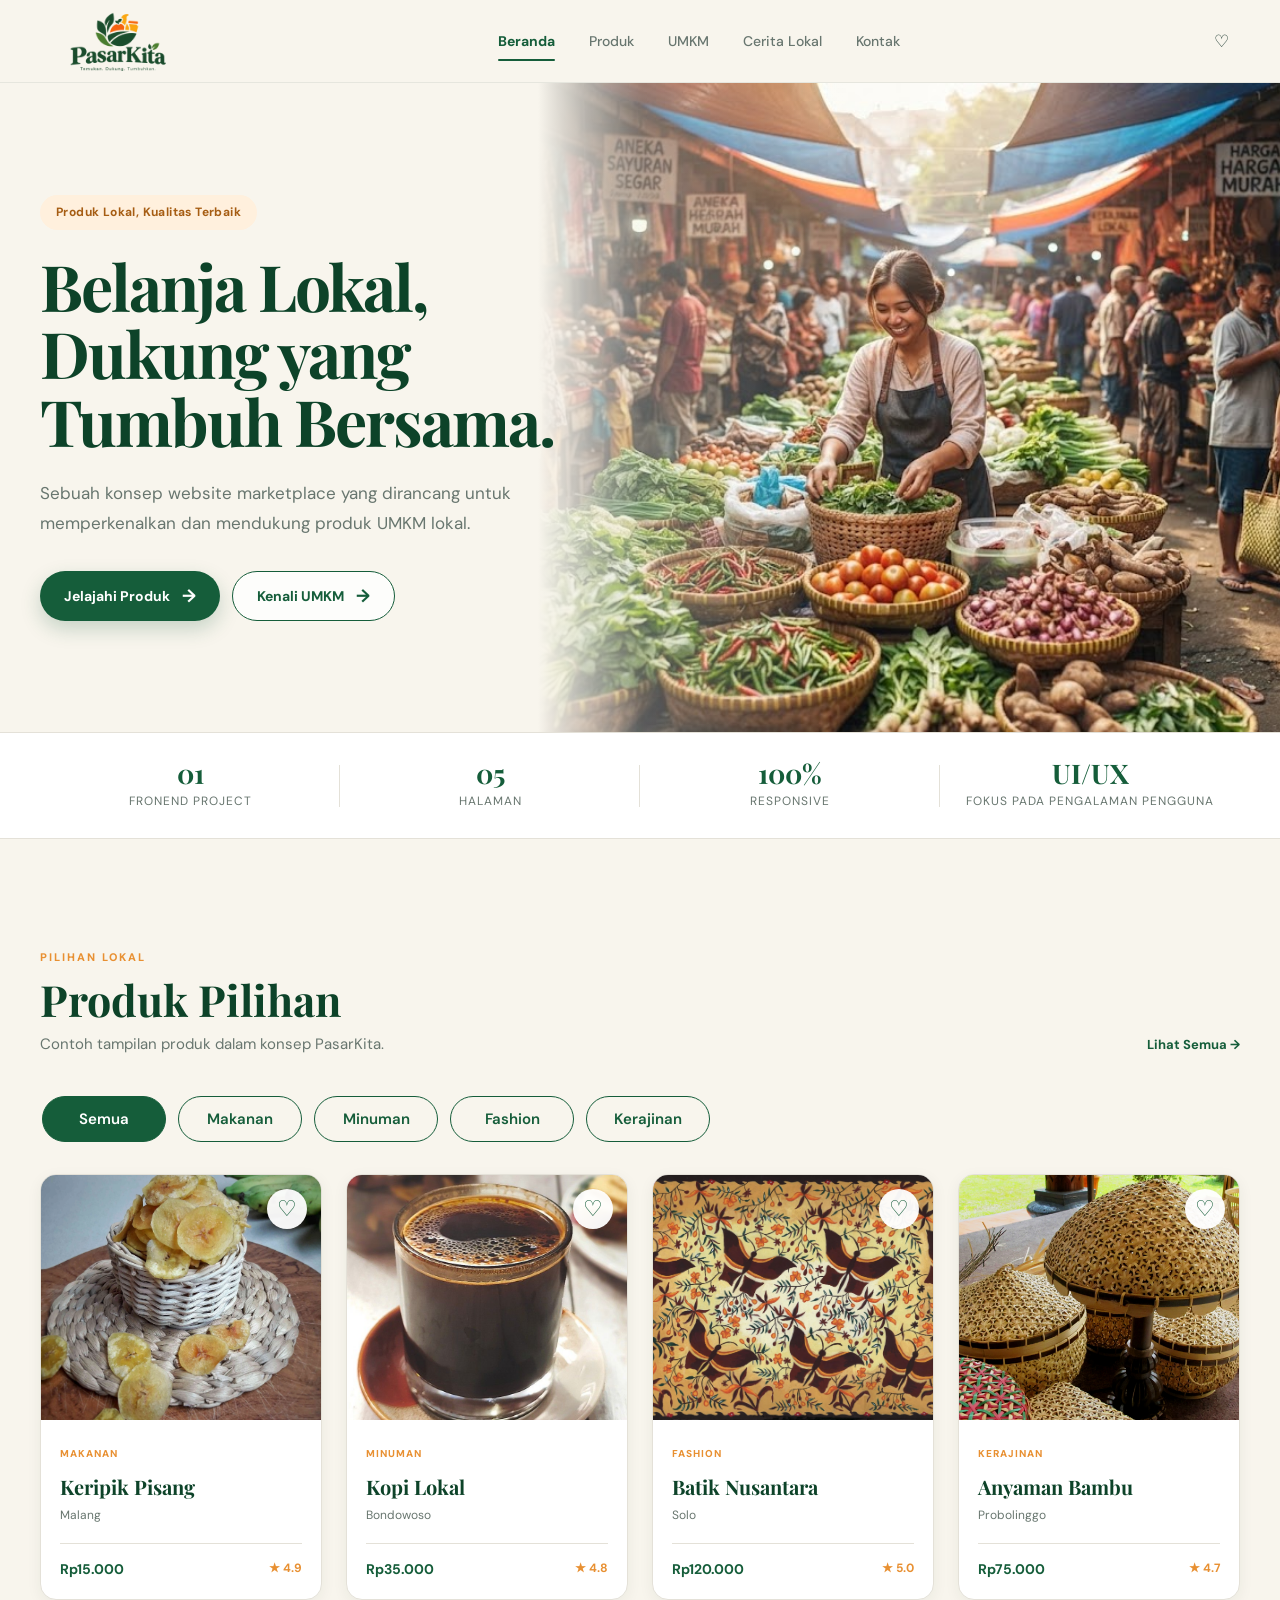
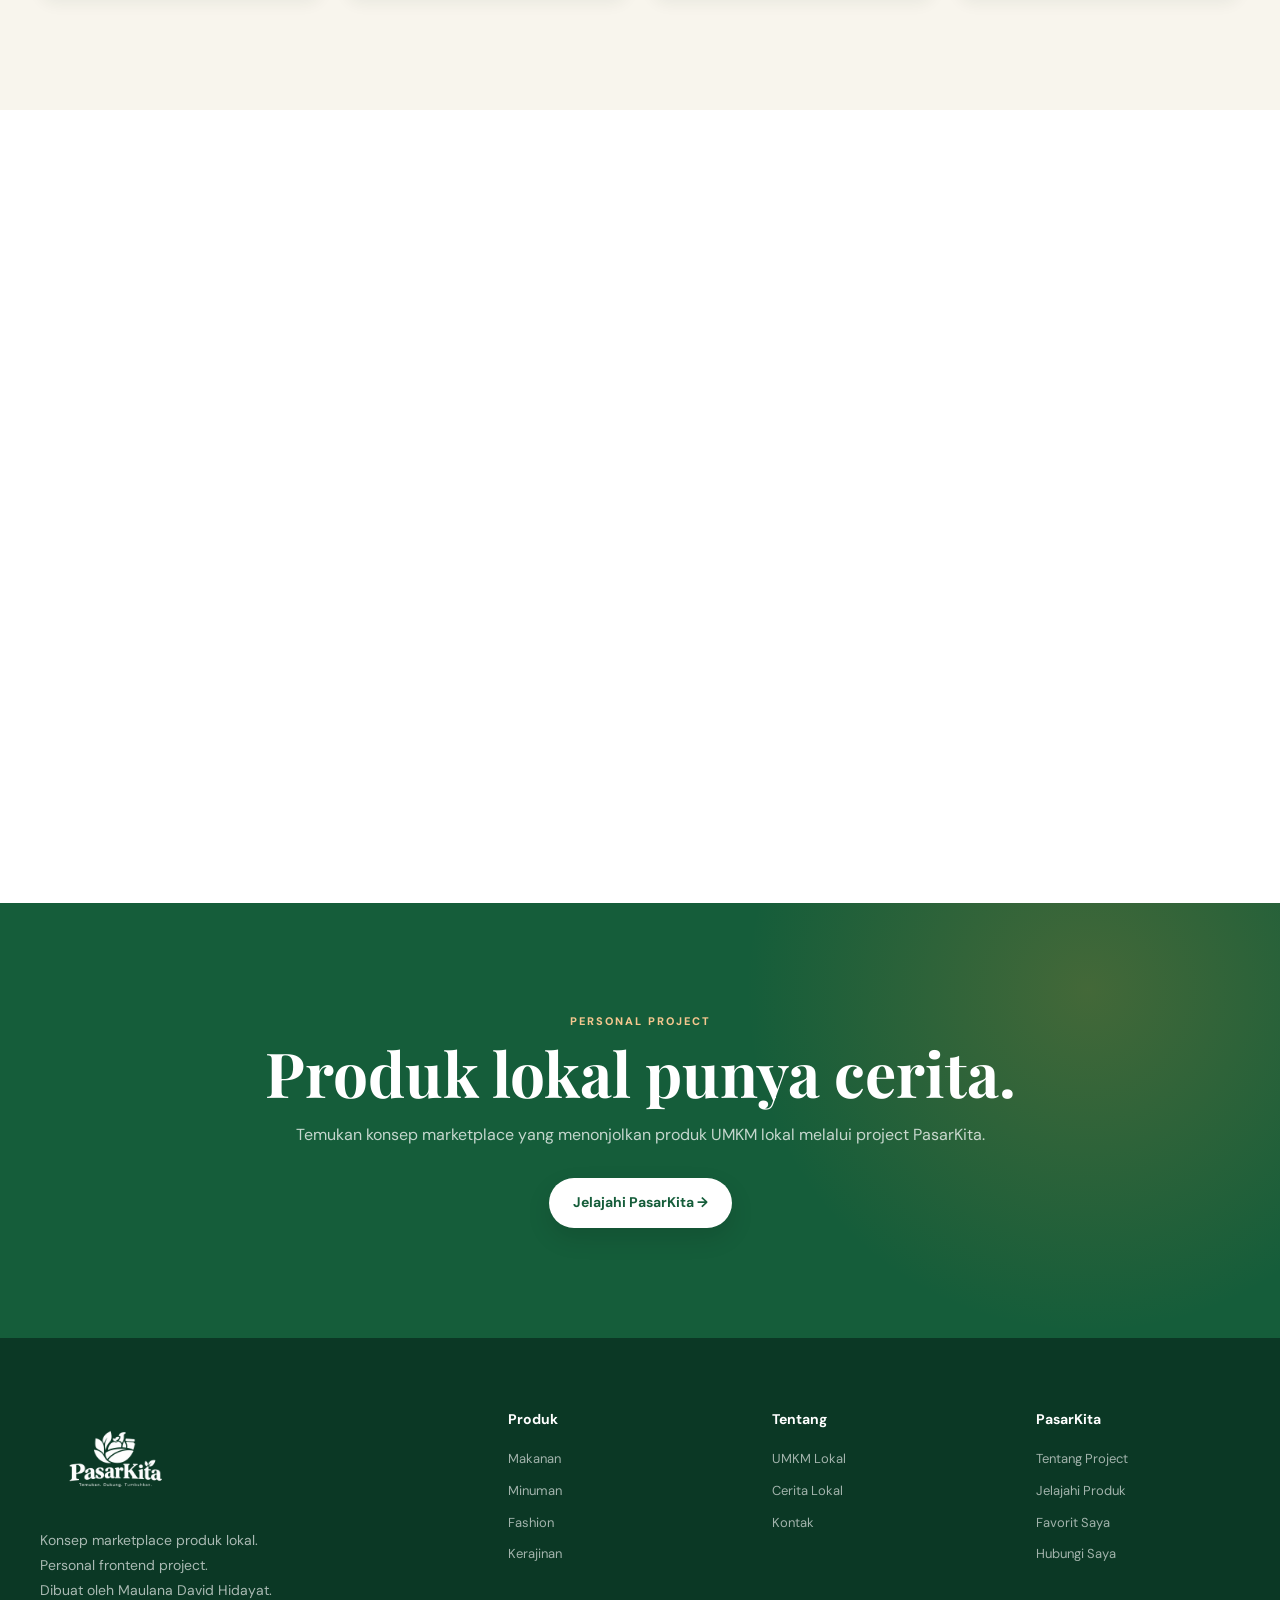
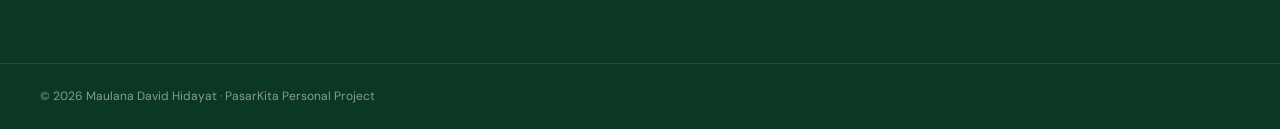
==== index.html @ 9cbb0958 "first commit" ====
<!DOCTYPE html>
<html lang="id">

<head>
    <meta charset="UTF-8">
    <meta name="viewport" content="width=device-width, initial-scale=1.0">

    <title>PasarKita | Belanja Lokal, Dukung yang Tumbuh Bersama</title>

    <meta
        name="description"
        content="PasarKita adalah platform untuk menemukan dan mendukung produk UMKM lokal."
    >

    <!-- CSS -->
    <link rel="stylesheet" href="css/style.css">
</head>

<body>

    <!-- =========================================
         NAVBAR
    ========================================== -->
    <header class="navbar">

        <div class="container nav-container">

            <!-- Logo -->
            <a href="index.html" class="logo">
                <img
                    src="assets/logo.png"
                    alt="Logo PasarKita"
                >
            </a>

            <!-- Menu -->
            <nav class="nav-menu">

                <a href="index.html" class="active">
                    Beranda
                </a>

                <a href="produk.html">
                    Produk
                </a>

                <a href="umkm.html">
                    UMKM
                </a>

                <a href="cerita.html">
                    Cerita Lokal
                </a>

                <a href="kontak.html">
                    Kontak
                </a>

            </nav>

            <!-- Action -->
            <div class="nav-actions">

                <button
                    type="button"
                    aria-label="Favorit"
                    class="nav-icon"
                >
                    ♡
                </button>

                <button
                    type="button"
                    aria-label="Menu"
                    class="menu-toggle"
                >
                    ☰
                </button>

            </div>

        </div>

    </header>


    <!-- =========================================
         MAIN
    ========================================== -->
    <main>


        <!-- =====================================
             HERO SECTION
        ====================================== -->
        <section class="hero">

            <div class="container hero-container">

                <!-- Konten Hero -->
                <div class="hero-content">

                    <span class="hero-label">
                        Produk Lokal, Kualitas Terbaik
                    </span>

                    <h1>
                        Belanja Lokal,
                        <br>
                        Dukung yang
                        <br>
                        Tumbuh Bersama.
                    </h1>

                    <p>
                        Sebuah konsep website marketplace yang dirancang
                        untuk memperkenalkan dan mendukung produk UMKM lokal.
                    </p>

                    <div class="hero-buttons">

                        <a
                            href="produk.html"
                            class="btn btn-primary"
                        >
                            Jelajahi Produk
                            <span>→</span>
                        </a>

                        <a
                            href="umkm.html"
                            class="btn btn-secondary"
                        >
                            Kenali UMKM
                            <span>→</span>
                        </a>

                    </div>

                </div>


                <!-- Foto Hero -->
                <div class="hero-image">

                    <img
                        src="assets/hero.jpg"
                        alt="Produk dan aktivitas UMKM lokal"
                    >

                </div>

            </div>

        </section>


        <!-- =====================================
             STATISTICS
        ====================================== -->
        <section class="stats">

            <div class="container stats-container">

                <div class="stat-item">

                    <strong>01</strong>

                    <span>
                        Fronend Project
                    </span>

                </div>


                <div class="stat-item">

                    <strong>05</strong>

                    <span>
                        Halaman
                    </span>

                </div>


                <div class="stat-item">

                    <strong>100%</strong>

                    <span>
                        Responsive
                    </span>

                </div>


                <div class="stat-item">

                    <strong>UI/UX</strong>

                    <span>
                        Fokus pada pengalaman pengguna
                    </span>

                </div>

            </div>

        </section>


        <!-- =====================================
             PRODUK PILIHAN
        ====================================== -->
        <section class="products-section">

            <div class="container">

                <!-- Heading -->
                <div class="section-heading">

                    <div>

                        <span class="section-label">
                            PILIHAN LOKAL
                        </span>

                        <h2>
                            Produk Pilihan
                        </h2>

                        <p>
                            Contoh tampilan produk dalam konsep PasarKita.
                        </p>

                    </div>


                    <a
                        href="produk.html"
                        class="see-all"
                    >
                        Lihat Semua →
                    </a>

                </div>


                <!-- Category -->
                <div class="category-filter">

                    <button
                        type="button"
                        class="category active"
                    >
                        Semua
                    </button>

                    <button
                        type="button"
                        class="category"
                    >
                        Makanan
                    </button>

                    <button
                        type="button"
                        class="category"
                    >
                        Minuman
                    </button>

                    <button
                        type="button"
                        class="category"
                    >
                        Fashion
                    </button>

                    <button
                        type="button"
                        class="category"
                    >
                        Kerajinan
                    </button>

                </div>


                <!-- Product Grid -->
                <div class="product-grid">


                    <!-- Product 1 -->
                    <article class="product-card">

                        <div class="product-image">

                            <img
                                src="assets/produk/keripik.webp"
                                alt="Keripik Pisang"
                            >

                        </div>

                        <div class="product-info">

                            <span class="product-category">
                                Makanan
                            </span>

                            <h3>
                                Keripik Pisang
                            </h3>

                            <p class="product-location">
                                Malang
                            </p>

                            <div class="product-bottom">

                                <strong>
                                    Rp15.000
                                </strong>

                                <span>
                                    ★ 4.9
                                </span>

                            </div>

                        </div>

                    </article>


                    <!-- Product 2 -->
                    <article class="product-card">

                        <div class="product-image">

                            <img
                                src="assets/produk/kopi.jpg"
                                alt="Kopi Lokal"
                            >

                        </div>

                        <div class="product-info">

                            <span class="product-category">
                                Minuman
                            </span>

                            <h3>
                                Kopi Lokal
                            </h3>

                            <p class="product-location">
                                Bondowoso
                            </p>

                            <div class="product-bottom">

                                <strong>
                                    Rp35.000
                                </strong>

                                <span>
                                    ★ 4.8
                                </span>

                            </div>

                        </div>

                    </article>


                    <!-- Product 3 -->
                    <article class="product-card">

                        <div class="product-image">

                            <img
                                src="assets/produk/batik.jpg"
                                alt="Batik Nusantara"
                            >

                        </div>

                        <div class="product-info">

                            <span class="product-category">
                                Fashion
                            </span>

                            <h3>
                                Batik Nusantara
                            </h3>

                            <p class="product-location">
                                Solo
                            </p>

                            <div class="product-bottom">

                                <strong>
                                    Rp120.000
                                </strong>

                                <span>
                                    ★ 5.0
                                </span>

                            </div>

                        </div>

                    </article>


                    <!-- Product 4 -->
                    <article class="product-card">

                        <div class="product-image">

                            <img
                                src="assets/produk/anyaman.jpg"
                                alt="Anyaman Bambu"
                            >

                        </div>

                        <div class="product-info">

                            <span class="product-category">
                                Kerajinan
                            </span>

                            <h3>
                                Anyaman Bambu
                            </h3>

                            <p class="product-location">
                                Probolinggo
                            </p>

                            <div class="product-bottom">

                                <strong>
                                    Rp75.000
                                </strong>

                                <span>
                                    ★ 4.7
                                </span>

                            </div>

                        </div>

                    </article>

                </div>

            </div>

        </section>


        <!-- =====================================
             KENALI UMKM
        ====================================== -->
        <section class="umkm-preview">

            <div class="container">

                <div class="section-heading">

                    <div>

                        <span class="section-label">
                            DI BALIK PRODUK
                        </span>

                        <h2>
                            Kenali UMKM
                        </h2>

                        <p>
                            Mengenal tangan-tangan di balik
                            produk lokal.
                        </p>

                    </div>


                    <a
                        href="umkm.html"
                        class="see-all"
                    >
                        Lihat Semua →
                    </a>

                </div>


                <div class="umkm-feature">

                    <div class="umkm-image">

                        <img
                            src="assets/umkm/umkm-01.jpg"
                            alt="Pelaku UMKM lokal"
                        >

                    </div>


                    <div class="umkm-content">

                        <span class="section-label">
                            CERITA UMKM
                        </span>

                        <h2>
                            Dari usaha kecil,
                            tumbuh menjadi
                            kebanggaan lokal.
                        </h2>

                        <p>
                            Setiap produk memiliki cerita.
                            Kenali perjalanan para pelaku UMKM
                            yang membuat produk lokal dengan
                            penuh dedikasi.
                        </p>

                        <a
                            href="umkm.html"
                            class="text-link"
                        >
                            Baca cerita mereka →
                        </a>

                    </div>

                </div>

            </div>

        </section>


        <!-- =====================================
             CTA
        ====================================== -->
        <section class="cta">

            <div class="container cta-container">

                <span class="section-label">
                    PERSONAL PROJECT
                </span>

                <h2>
                    Produk lokal punya cerita.
                </h2>

                <p>
                    Temukan konsep marketplace yang menonjolkan produk UMKM lokal
                    melalui project PasarKita.
                </p>

                <a
                    href="produk.html"
                    class="btn btn-light"
                >
                    Jelajahi PasarKita →
                </a>

            </div>

        </section>

    </main>


    <!-- =========================================
         FOOTER
    ========================================== -->
<footer class="footer">

    <div class="container footer-container">

        <!-- Brand -->

        <div class="footer-brand">

            <img
                src="assets/logo.png"
                alt="PasarKita"
            >

            <p>
                Konsep marketplace produk lokal.
                <br>
                Personal frontend project.
                <br>
                Dibuat oleh Maulana David Hidayat.
            </p>

        </div>


        <!-- Produk -->

        <div class="footer-column">

            <h3>
                Produk
            </h3>

            <a href="produk.html">
                Makanan
            </a>

            <a href="produk.html">
                Minuman
            </a>

            <a href="produk.html">
                Fashion
            </a>

            <a href="produk.html">
                Kerajinan
            </a>

        </div>


        <!-- Tentang -->

        <div class="footer-column">

            <h3>
                Tentang
            </h3>

            <a href="umkm.html">
                UMKM Lokal
            </a>

            <a href="cerita.html">
                Cerita Lokal
            </a>

            <a href="kontak.html">
                Kontak
            </a>

        </div>


        <!-- PasarKita -->

        <div class="footer-column">

            <h3>
                PasarKita
            </h3>

            <a href="index.html">
                Tentang Project
            </a>

            <a href="produk.html">
                Jelajahi Produk
            </a>

            <a href="favorit.html">
                Favorit Saya
            </a>

            <a href="kontak.html">
                Hubungi Saya
            </a>

        </div>

    </div>


    <!-- Copyright -->

    <div class="footer-bottom">

        <div class="container">

            <p>
                © 2026 Maulana David Hidayat ·
                PasarKita Personal Project
            </p>

        </div>

    </div>

</footer>


    <!-- JavaScript -->
    <script src="js/script.js"></script>

</body>

</html>
---- css/style.css ----
/* =====================================================
   PASARKITA
   GLOBAL STYLE
===================================================== */

@import url('https://fonts.googleapis.com/css2?family=DM+Sans:wght@400;500;600;700&family=Playfair+Display:wght@500;600;700&display=swap');


/* =====================================================
   ROOT / COLOR
===================================================== */

:root {

    --primary: #155d3a;
    --primary-dark: #0d4329;
    --primary-light: #e8f1e9;

    --accent: #e89032;
    --accent-light: #fff0dd;

    --cream: #f8f5ed;
    --cream-dark: #eee9dc;

    --white: #ffffff;

    --text: #17352a;
    --text-light: #68766f;
    --border: #e4e1d8;

    --shadow-sm:
        0 4px 15px rgba(23, 53, 42, 0.06);

    --shadow-md:
        0 12px 30px rgba(23, 53, 42, 0.10);

    --radius-sm: 10px;
    --radius-md: 16px;
    --radius-lg: 24px;

    --container: 1200px;
}


/* =====================================================
   RESET
===================================================== */

* {
    margin: 0;
    padding: 0;
    box-sizing: border-box;
}


html {
    scroll-behavior: smooth;
}


body {
    font-family: 'DM Sans', sans-serif;
    background: var(--cream);
    color: var(--text);
    line-height: 1.6;
}


img {
    display: block;
    width: 100%;
}


a {
    color: inherit;
    text-decoration: none;
}


button {
    font-family: inherit;
}


.container {
    width: min(
        var(--container),
        calc(100% - 80px)
    );

    margin: 0 auto;
}


/* =====================================================
   NAVBAR
===================================================== */

.navbar {
    position: relative;
    z-index: 100;

    width: 100%;

    background: rgba(248, 245, 237, 0.94);

    border-bottom: 1px solid rgba(23, 53, 42, 0.08);

    backdrop-filter: blur(12px);
}


.nav-container {
    height: 82px;

    display: flex;
    align-items: center;
    justify-content: space-between;
}


/* LOGO */

.logo {
    display: flex;
    align-items: center;

    width: 155px;
}


.logo img {
    width: 100%;
    height: auto;

    object-fit: contain;
}


/* MENU */

.nav-menu {
    display: flex;
    align-items: center;
    gap: 34px;
}


.nav-menu a {
    position: relative;

    font-size: 14px;
    font-weight: 500;

    color: var(--text-light);

    transition:
        color 0.25s ease;
}


.nav-menu a:hover {
    color: var(--primary);
}


.nav-menu a.active {
    color: var(--primary);
    font-weight: 700;
}


.nav-menu a.active::after {
    content: "";

    position: absolute;

    left: 0;
    right: 0;
    bottom: -9px;

    height: 2px;

    background: var(--primary);

    border-radius: 10px;
}


/* NAV ACTION */

.nav-actions {
    display: flex;
    align-items: center;
    gap: 8px;
}


.nav-icon,
.menu-toggle {
    width: 38px;
    height: 38px;

    border: none;
    background: transparent;

    display: flex;
    align-items: center;
    justify-content: center;

    border-radius: 50%;

    color: var(--text);

    cursor: pointer;

    font-size: 17px;

    transition:
        background 0.25s ease,
        color 0.25s ease,
        transform 0.25s ease;
}


.nav-icon:hover,
.menu-toggle:hover {
    background: var(--primary-light);
    color: var(--primary);

    transform: translateY(-2px);
}


.menu-toggle {
    display: none;
}


/* =====================================================
   HERO
===================================================== */

.hero {
    position: relative;

    min-height: 650px;

    overflow: hidden;

    background:
        linear-gradient(
            90deg,
            rgba(248, 245, 237, 0.98) 0%,
            rgba(248, 245, 237, 0.92) 42%,
            rgba(248, 245, 237, 0.25) 72%,
            rgba(248, 245, 237, 0.05) 100%
        );
}


.hero-container {
    min-height: 650px;

    display: grid;

    grid-template-columns:
        0.9fr
        1.1fr;

    align-items: center;

    gap: 40px;
}


/* HERO CONTENT */

.hero-content {
    position: relative;
    z-index: 3;

    max-width: 610px;

    padding: 70px 0;
}


.hero-label {
    display: inline-flex;
    align-items: center;

    padding: 8px 16px;

    margin-bottom: 22px;

    background: var(--accent-light);

    color: #a65d13;

    border-radius: 50px;

    font-size: 12px;
    font-weight: 700;

    letter-spacing: 0.4px;
}


.hero h1 {
    max-width: 650px;

    font-family: 'Playfair Display', serif;

    font-size: clamp(
        48px,
        5vw,
        72px
    );

    line-height: 1.05;

    letter-spacing: -2px;

    color: var(--primary-dark);

    margin-bottom: 24px;
}


.hero p {
    max-width: 500px;

    color: var(--text-light);

    font-size: 17px;

    line-height: 1.8;

    margin-bottom: 32px;
}


/* HERO BUTTONS */

.hero-buttons {
    display: flex;
    align-items: center;

    gap: 12px;
}


/* =====================================================
   BUTTON
===================================================== */

.btn {
    min-height: 50px;

    padding: 0 24px;

    display: inline-flex;
    align-items: center;
    justify-content: center;

    gap: 12px;

    border-radius: 50px;

    font-size: 14px;
    font-weight: 700;

    transition:
        transform 0.25s ease,
        box-shadow 0.25s ease,
        background 0.25s ease;
}


.btn:hover {
    transform: translateY(-3px);
}


.btn-primary {
    background: var(--primary);
    color: var(--white);

    box-shadow:
        0 8px 20px rgba(21, 93, 58, 0.22);
}


.btn-primary:hover {
    background: var(--primary-dark);

    box-shadow:
        0 12px 25px rgba(21, 93, 58, 0.28);
}


.btn-secondary {
    background: rgba(255, 255, 255, 0.8);

    color: var(--primary);

    border: 1px solid var(--primary);
}


.btn-secondary:hover {
    background: var(--primary-light);
}


.btn span {
    font-size: 18px;
}


/* HERO IMAGE */

.hero-image {
    position: absolute;

    top: 0;
    right: 0;

    width: 58%;
    height: 100%;

    overflow: hidden;
}


.hero-image::after {
    content: "";

    position: absolute;

    inset: 0;

    background:
        linear-gradient(
            90deg,
            var(--cream) 0%,
            rgba(248, 245, 237, 0.35) 14%,
            transparent 42%
        );
}


.hero-image img {
    width: 100%;
    height: 100%;

    object-fit: cover;
}


/* =====================================================
   STATISTICS
===================================================== */

.stats {
    position: relative;
    z-index: 5;

    margin-top: -1px;

    background: var(--white);

    border-top: 1px solid var(--border);
    border-bottom: 1px solid var(--border);
}


.stats-container {
    min-height: 105px;

    display: grid;

    grid-template-columns:
        repeat(4, 1fr);
}


.stat-item {
    display: flex;
    flex-direction: column;

    align-items: center;
    justify-content: center;

    position: relative;
}


.stat-item:not(:last-child)::after {
    content: "";

    position: absolute;

    right: 0;

    width: 1px;
    height: 42px;

    background: var(--border);
}


.stat-item strong {
    color: var(--primary);

    font-family: 'Playfair Display', serif;

    font-size: 27px;

    line-height: 1;
}


.stat-item span {
    margin-top: 5px;

    color: var(--text-light);

    font-size: 12px;

    text-transform: uppercase;

    letter-spacing: 1px;
}


/* =====================================================
   GENERAL SECTION
===================================================== */

.products-section,
.umkm-preview {
    padding: 110px 0;
}


.section-heading {
    display: flex;

    align-items: flex-end;
    justify-content: space-between;

    gap: 30px;

    margin-bottom: 36px;
}


.section-label {
    display: block;

    margin-bottom: 8px;

    color: var(--accent);

    font-size: 11px;
    font-weight: 800;

    letter-spacing: 2px;

    text-transform: uppercase;
}


.section-heading h2 {
    color: var(--primary-dark);

    font-family: 'Playfair Display', serif;

    font-size: 43px;

    line-height: 1.15;

    margin-bottom: 8px;
}


.section-heading p {
    color: var(--text-light);

    font-size: 15px;
}


.see-all {
    color: var(--primary);

    font-size: 13px;
    font-weight: 700;

    white-space: nowrap;

    transition:
        transform 0.25s ease;
}


.see-all:hover {
    transform: translateX(5px);
}


/* =====================================================
   CATEGORY FILTER
===================================================== */

.category-filter {
    display: flex;
    flex-wrap: wrap;
    align-items: center;
    gap: 12px;

    margin-top: 28px;
    padding: 4px 2px;
}


/* Tombol kategori */

.category {
    display: inline-flex;
    align-items: center;
    justify-content: center;

    min-width: 124px;
    height: 46px;

    padding: 0 24px;

    border: 1px solid var(--primary);
    border-radius: 999px;

    background: transparent;

    color: var(--primary);

    font-family: inherit;
    font-size: 15px;
    font-weight: 600;

    line-height: 1;
    white-space: nowrap;

    cursor: pointer;

    transition:
        background 0.25s ease,
        color 0.25s ease,
        transform 0.25s ease;
}


/* Hover */

.category:hover {
    background: var(--primary);
    color: var(--white);

    transform: translateY(-2px);
}


/* Active */

.category.active {
    background: var(--primary);
    color: var(--white);
}


/* =====================================================
   PRODUCT GRID
===================================================== */

.product-grid {
    display: grid;

    grid-template-columns:
        repeat(4, 1fr);

    gap: 24px;

    margin-top: 28px;
}


.product-card {
    overflow: hidden;

    background: var(--white);

    border: 1px solid var(--border);

    border-radius: var(--radius-md);

    box-shadow: var(--shadow-sm);

    transition:
        transform 0.3s ease,
        box-shadow 0.3s ease;
}


.product-card:hover {
    transform: translateY(-7px);

    box-shadow: var(--shadow-md);
}


/* PRODUCT IMAGE */

.product-image {
    position: relative;

    height: 245px;

    overflow: hidden;

    background: var(--cream-dark);
}


.product-image img {
    width: 100%;
    height: 100%;

    object-fit: cover;

    transition:
        transform 0.5s ease;
}


.product-card:hover .product-image img {
    transform: scale(1.06);
}


/* PRODUCT INFO */

.product-info {
    padding: 19px;
}


.product-category {
    color: var(--accent);

    font-size: 10px;
    font-weight: 800;

    letter-spacing: 1px;

    text-transform: uppercase;
}


.product-info h3 {
    margin-top: 6px;

    color: var(--primary-dark);

    font-family: 'Playfair Display', serif;

    font-size: 20px;
}


.product-location {
    margin-top: 3px;

    color: var(--text-light);

    font-size: 12px;
}


.product-bottom {
    display: flex;

    align-items: center;
    justify-content: space-between;

    margin-top: 18px;

    padding-top: 14px;

    border-top: 1px solid var(--border);
}


.product-bottom strong {
    color: var(--primary);

    font-size: 14px;
}


.product-bottom span {
    color: var(--accent);

    font-size: 12px;
    font-weight: 700;
}


/* =====================================================
   UMKM PREVIEW
===================================================== */

.umkm-preview {
    background: var(--white);
}


.umkm-feature {
    display: grid;

    grid-template-columns:
        1fr 1fr;

    min-height: 430px;

    overflow: hidden;

    background: var(--cream);

    border-radius: var(--radius-lg);
}


.umkm-image {
    overflow: hidden;
}


.umkm-image img {
    width: 100%;
    height: 100%;

    object-fit: cover;

    transition:
        transform 0.6s ease;
}


.umkm-feature:hover .umkm-image img {
    transform: scale(1.04);
}


.umkm-content {
    display: flex;

    flex-direction: column;

    justify-content: center;

    padding: 60px;
}


.umkm-content h2 {
    max-width: 470px;

    color: var(--primary-dark);

    font-family: 'Playfair Display', serif;

    font-size: 40px;

    line-height: 1.15;

    margin-bottom: 20px;
}


.umkm-content p {
    max-width: 500px;

    color: var(--text-light);

    font-size: 15px;

    line-height: 1.8;

    margin-bottom: 25px;
}


.text-link {
    width: fit-content;

    color: var(--primary);

    font-size: 14px;
    font-weight: 700;

    border-bottom: 1px solid var(--primary);

    padding-bottom: 3px;

    transition:
        opacity 0.25s ease;
}


.text-link:hover {
    opacity: 0.7;
}


/* =====================================================
   CTA
===================================================== */

.cta {
    padding: 110px 0;

    background:
        radial-gradient(
            circle at 85% 20%,
            rgba(232, 144, 50, 0.22),
            transparent 30%
        ),
        var(--primary);
}


.cta-container {
    text-align: center;
}


.cta .section-label {
    color: #f5c78f;
}


.cta h2 {
    color: var(--white);

    font-family: 'Playfair Display', serif;

    font-size: clamp(
        40px,
        5vw,
        62px
    );

    line-height: 1.1;

    margin-bottom: 15px;
}


.cta p {
    color: rgba(255, 255, 255, 0.75);

    margin-bottom: 30px;
}


.btn-light {
    background: var(--white);

    color: var(--primary);

    box-shadow:
        0 10px 25px rgba(0, 0, 0, 0.12);
}


.btn-light:hover {
    background: var(--cream);
}


/* =====================================================
   FOOTER
===================================================== */

.footer {
    background: #0b3825;

    color: var(--white);
}


.footer-container {
    display: grid;

    grid-template-columns:
        2fr
        1fr
        1fr
        1fr;

    gap: 60px;

    padding-top: 70px;
    padding-bottom: 60px;
}


.footer-brand img {
    width: 150px;

    margin-bottom: 20px;

    filter: brightness(0) invert(1);
}


.footer-brand p {
    color: rgba(255, 255, 255, 0.65);

    font-size: 14px;

    line-height: 1.8;
}


.footer-column {
    display: flex;

    flex-direction: column;

    gap: 11px;
}


.footer-column h3 {
    margin-bottom: 8px;

    font-size: 14px;
}


.footer-column a {
    color: rgba(255, 255, 255, 0.62);

    font-size: 13px;

    transition:
        color 0.25s ease,
        transform 0.25s ease;
}


.footer-column a:hover {
    color: var(--white);

    transform: translateX(4px);
}


/* FOOTER BOTTOM */

.footer-bottom {
    border-top: 1px solid rgba(255, 255, 255, 0.1);
}


.footer-bottom .container {
    min-height: 65px;

    display: flex;

    align-items: center;
}


.footer-bottom p {
    color: rgba(255, 255, 255, 0.5);

    font-size: 12px;
}


/* =====================================================
   RESPONSIVE — TABLET
===================================================== */

@media (max-width: 1000px) {

    .container {
        width: min(
            var(--container),
            calc(100% - 50px)
        );
    }


    .nav-menu {
        gap: 20px;
    }


    .nav-menu a {
        font-size: 13px;
    }


    .hero {
        min-height: 600px;
    }


    .hero-container {
        min-height: 600px;

        grid-template-columns:
            1fr;
    }


    .hero-content {
        max-width: 550px;
    }


    .hero-image {
        width: 65%;
        opacity: 0.55;
    }


    .hero h1 {
        font-size: 58px;
    }


    .product-grid {
        grid-template-columns:
            repeat(2, 1fr);
    }


    .umkm-content {
        padding: 40px;
    }


    .footer-container {
        grid-template-columns:
            2fr 1fr 1fr;
    }

}


/* =====================================================
   RESPONSIVE — MOBILE
===================================================== */

@media (max-width: 700px) {

    .container {
        width: calc(100% - 36px);
    }


    /* NAVBAR */

    .nav-container {
        height: 72px;
    }


    .logo {
        width: 125px;
    }


    .nav-menu {
        display: none;
    }


    .menu-toggle {
        display: flex;
    }


    /* HERO */

    .hero {
        min-height: 700px;
    }


    .hero-container {
        min-height: 700px;

        display: block;
    }


    .hero-content {
        padding-top: 80px;
        padding-bottom: 40px;
    }


    .hero-image {
        width: 100%;
        height: 100%;

        opacity: 0.35;
    }


    .hero-image::after {
        background:
            linear-gradient(
                90deg,
                var(--cream) 0%,
                rgba(248, 245, 237, 0.75) 70%,
                rgba(248, 245, 237, 0.35) 100%
            );
    }


    .hero h1 {
        font-size: 46px;

        letter-spacing: -1.5px;
    }


    .hero p {
        font-size: 15px;
    }


    .hero-buttons {
        flex-direction: column;

        align-items: stretch;

        max-width: 280px;
    }


    .btn {
        width: 100%;
    }


    /* STATISTICS */

    .stats-container {
        grid-template-columns:
            repeat(2, 1fr);
    }


    .stat-item {
        min-height: 85px;
    }


    .stat-item:nth-child(2)::after {
        display: none;
    }


    .stat-item:nth-child(1),
    .stat-item:nth-child(2) {
        border-bottom: 1px solid var(--border);
    }


    /* SECTION */

    .products-section,
    .umkm-preview {
        padding: 80px 0;
    }


    .section-heading {
        align-items: flex-start;

        flex-direction: column;

        gap: 15px;
    }


    .section-heading h2 {
        font-size: 36px;
    }


    /* PRODUCT */

    .product-grid {
        grid-template-columns:
            repeat(2, 1fr);

        gap: 12px;
    }


    .product-image {
        height: 190px;
    }


    .product-info {
        padding: 14px;
    }


    .product-info h3 {
        font-size: 17px;
    }


    .product-bottom {
        flex-direction: column;

        align-items: flex-start;

        gap: 5px;
    }


    /* UMKM */

    .umkm-feature {
        grid-template-columns: 1fr;
    }


    .umkm-image {
        height: 300px;
    }


    .umkm-content {
        padding: 35px 25px;
    }


    .umkm-content h2 {
        font-size: 32px;
    }


    /* CTA */

    .cta {
        padding: 80px 0;
    }


    /* FOOTER */

    .footer-container {
        grid-template-columns:
            1fr 1fr;

        gap: 40px 25px;

        padding-top: 55px;
        padding-bottom: 45px;
    }


    .footer-brand {
        grid-column: 1 / -1;
    }

}


/* =====================================================
   SMALL MOBILE
===================================================== */

@media (max-width: 430px) {

    .hero h1 {
        font-size: 39px;
    }


    .hero-label {
        font-size: 10px;
    }


    .product-grid {
        grid-template-columns: 1fr;
    }


    .product-image {
        height: 250px;
    }


    .stats-container {
        grid-template-columns:
            repeat(2, 1fr);
    }


    .footer-container {
        grid-template-columns: 1fr;
    }


    .footer-brand {
        grid-column: auto;
    }

}

/* =====================================================
   JAVASCRIPT INTERACTION
===================================================== */


/* Navbar saat scroll */

.navbar.scrolled {
    position: sticky;
    top: 0;

    box-shadow:
        0 5px 20px rgba(23, 53, 42, 0.08);
}


/* Reveal animation */

.product-card,
.umkm-feature,
.section-heading {
    opacity: 0;

    transform: translateY(25px);

    transition:
        opacity 0.6s ease,
        transform 0.6s ease;
}


.product-card.reveal,
.umkm-feature.reveal,
.section-heading.reveal {
    opacity: 1;

    transform: translateY(0);
}


/* Page transition */

body {
    transition:
        opacity 0.18s ease;
}


body.page-exit {
    opacity: 0;
}


/* Mobile menu */

@media (max-width: 700px) {

    .nav-menu.show {

        display: flex;

        position: absolute;

        top: 72px;
        left: 18px;
        right: 18px;

        flex-direction: column;

        align-items: flex-start;

        gap: 18px;

        padding: 24px;

        background: var(--white);

        border:
            1px solid var(--border);

        border-radius:
            var(--radius-md);

        box-shadow:
            var(--shadow-md);

    }


    .nav-menu.show a {
        width: 100%;
    }

}

/* =====================================================
   PRODUCT FAVORITE
===================================================== */

.product-favorite {
    position: absolute;
    top: 14px;
    right: 14px;

    width: 40px;
    height: 40px;

    display: flex;
    align-items: center;
    justify-content: center;

    border: none;
    border-radius: 50%;

    background: rgba(255, 255, 255, 0.95);

    color: var(--primary);

    font-size: 22px;
    line-height: 1;

    cursor: pointer;

    box-shadow:
        0 4px 14px rgba(0, 0, 0, 0.08);

    transition:
        transform 0.2s ease,
        background 0.2s ease,
        color 0.2s ease;
}

.product-favorite:hover {
    transform: scale(1.08);
}

.product-favorite.is-favorite {
    color: #d85c5c;
}

.product-favorite.favorite-click {
    transform: scale(1.2);
}

/* =====================================================
   PRODUCT CATALOG PAGE
===================================================== */

.catalog-header {
    padding: 100px 0 40px;

    text-align: center;

    background: var(--cream);
}

.catalog-header .section-label {
    display: block;
    margin-bottom: 14px;
}

.catalog-header h1 {
    margin: 0;

    font-family: "Playfair Display", serif;

    font-size: clamp(42px, 5vw, 64px);

    color: var(--dark-green);
}

.catalog-header p {
    max-width: 600px;

    margin: 18px auto 0;

    color: var(--text-muted);

    font-size: 17px;

    line-height: 1.7;
}


/* Search */

.catalog-search {
    display: flex;
    align-items: center;

    width: min(560px, 100%);

    height: 56px;

    margin: 32px auto 0;

    padding: 0 20px;

    background: var(--white);

    border: 1px solid var(--border);

    border-radius: 999px;

    box-shadow:
        0 8px 25px rgba(23, 53, 42, 0.06);
}

.search-symbol {
    margin-right: 12px;

    font-size: 18px;
}

.catalog-search input {
    width: 100%;

    border: none;
    outline: none;

    background: transparent;

    font-family: inherit;
    font-size: 15px;

    color: var(--dark-green);
}

.catalog-search input::placeholder {
    color: #8b9690;
}


/* Catalog section */

.catalog-section {
    padding-top: 30px;
}


/* Empty search */

.empty-search {
    display: none;

    padding: 70px 20px;

    text-align: center;
}

.empty-search h3 {
    margin-bottom: 8px;

    color: var(--dark-green);

    font-size: 24px;
}

.empty-search p {
    color: var(--text-muted);
}   

/* =====================================================
   FAVORITE PAGE
===================================================== */

.favorite-header {
    padding: 100px 0 60px;

    text-align: center;

    background: var(--cream);
}

.favorite-header .section-label {
    display: block;
    margin-bottom: 14px;
}

.favorite-header h1 {
    margin: 0;

    font-family: "Playfair Display", serif;

    font-size: clamp(42px, 5vw, 64px);

    color: var(--dark-green);
}

.favorite-header p {
    max-width: 560px;

    margin: 18px auto 0;

    color: var(--text-muted);

    font-size: 17px;

    line-height: 1.7;
}

.favorite-section {
    min-height: 500px;
}

.favorite-empty {
    display: none;

    padding: 80px 20px;

    text-align: center;
}

.favorite-empty-icon {
    width: 72px;
    height: 72px;

    display: flex;
    align-items: center;
    justify-content: center;

    margin: 0 auto 24px;

    border-radius: 50%;

    background: var(--cream);

    color: var(--primary);

    font-size: 34px;
}

.favorite-empty h2 {
    margin: 0 0 10px;

    font-family: "Playfair Display", serif;

    color: var(--dark-green);
}

.favorite-empty p {
    max-width: 480px;

    margin: 0 auto 28px;

    color: var(--text-muted);

    line-height: 1.7;
}


/* Favorite button pada halaman favorit */

.favorite-section .product-card {
    position: relative;
}

/* =========================================
   FIX UMKM PAGE
========================================= */

/* Header UMKM */
.umkm-header {
    display: block;
    padding: 100px 0 90px;
    text-align: center;
    background: var(--cream);
}

.umkm-header .container {
    display: block;
}

.umkm-header .section-label {
    display: block;
    margin-bottom: 18px;
}

.umkm-header h1 {
    display: block;
    margin: 0 auto;
    max-width: 800px;
    font-family: "Playfair Display", serif;
    font-size: clamp(44px, 6vw, 72px);
    line-height: 1.08;
    color: var(--dark-green);
}

.umkm-header p {
    display: block;
    max-width: 600px;
    margin: 22px auto 0;
    color: var(--text-muted);
    font-size: 17px;
    line-height: 1.7;
}


/* =========================================
   INTRO UMKM
========================================= */

.umkm-intro {
    padding: 100px 0 90px;
}

.umkm-intro-grid {
    display: grid;
    grid-template-columns: 1fr 1fr;
    gap: 80px;
    align-items: center;
}

/* Override .section-heading bawaan */
.umkm-intro-grid .section-heading {
    display: block;
    margin: 0;
    opacity: 1;
    transform: none;
}

.umkm-intro-grid .section-label {
    display: block;
    margin-bottom: 16px;
}

.umkm-intro-grid .section-heading h2 {
    display: block;
    margin: 0;
    max-width: 500px;
}

.umkm-intro-text {
    display: block;
    max-width: 580px;
}

.umkm-intro-text p {
    display: block;
    margin: 0 0 20px;
    color: var(--text-muted);
    font-size: 16px;
    line-height: 1.8;
}


/* =========================================
   PILIHAN UMKM
========================================= */

.umkm-list .section-heading {
    display: block;
    max-width: 700px;
    margin: 0 auto;
    text-align: center;
    opacity: 1;
    transform: none;
}

.umkm-list .section-heading .section-label {
    display: block;
    margin-bottom: 16px;
}

.umkm-list .section-heading h2 {
    display: block;
    margin: 0;
}

.umkm-list .section-heading p {
    display: block;
    max-width: 600px;
    margin: 18px auto 0;
}


/* =========================================
   UMKM GRID
========================================= */

.umkm-grid {
    display: grid;
    grid-template-columns: repeat(3, 1fr);
    gap: 28px;
    margin-top: 48px;
}


/* =========================================
   UMKM CARD
========================================= */

.umkm-card {
    overflow: hidden;
    background: var(--white);
    border: 1px solid var(--border);
    border-radius: var(--radius-md);
    box-shadow: var(--shadow-sm);
    transition:
        transform 0.3s ease,
        box-shadow 0.3s ease;
}

.umkm-card:hover {
    transform: translateY(-6px);
    box-shadow: var(--shadow-md);
}

.umkm-card-image {
    position: relative;
    height: 260px;
    overflow: hidden;
}

.umkm-card-image img {
    width: 100%;
    height: 100%;
    display: block;
    object-fit: cover;
}

.umkm-badge {
    position: absolute;
    top: 16px;
    left: 16px;
    padding: 8px 14px;
    border-radius: 999px;
    background: var(--white);
    color: var(--primary);
    font-size: 13px;
    font-weight: 700;
}

.umkm-card-content {
    padding: 26px;
}

.umkm-location {
    display: block;
    margin-bottom: 8px;
    color: var(--text-muted);
    font-size: 13px;
    font-weight: 600;
}

.umkm-card-content h3 {
    margin: 0;
    color: var(--dark-green);
    font-family: "Playfair Display", serif;
    font-size: 27px;
}

.umkm-card-content p {
    margin: 14px 0 24px;
    color: var(--text-muted);
    line-height: 1.7;
    font-size: 14px;
}

.umkm-card-footer {
    display: flex;
    align-items: center;
    justify-content: space-between;
    gap: 15px;
    padding-top: 18px;
    border-top: 1px solid var(--border);
}

.umkm-card-footer span {
    color: var(--text-muted);
    font-size: 12px;
}

.umkm-card-footer a {
    color: var(--primary);
    font-size: 13px;
    font-weight: 700;
    text-decoration: none;
}


/* =========================================
   MESSAGE
========================================= */

.umkm-message {
    padding: 90px 0;
}

.umkm-message-box {
    max-width: 900px;
    margin: 0 auto;
    padding: 60px;
    text-align: center;
    background: var(--primary);
    border-radius: var(--radius-md);
}

.umkm-message-box .section-label {
    color: var(--white);
}

.umkm-message-box h2 {
    max-width: 700px;
    margin: 18px auto 0;
    color: var(--white);
    font-family: "Playfair Display", serif;
    font-size: clamp(34px, 4vw, 50px);
    line-height: 1.15;
}

.umkm-message-box p {
    max-width: 680px;
    margin: 22px auto 0;
    color: rgba(255, 255, 255, 0.82);
    line-height: 1.8;
}


/* =========================================
   MOBILE
========================================= */

@media (max-width: 1000px) {

    .umkm-intro-grid {
        gap: 45px;
    }

    .umkm-grid {
        grid-template-columns: repeat(2, 1fr);
    }

}


@media (max-width: 700px) {

    .umkm-header {
        padding: 80px 0 60px;
    }

    .umkm-intro {
        padding: 70px 0 60px;
    }

    .umkm-intro-grid {
        grid-template-columns: 1fr;
        gap: 30px;
    }

    .umkm-grid {
        grid-template-columns: 1fr;
        gap: 22px;
        margin-top: 36px;
    }

    .umkm-card-image {
        height: 240px;
    }

    .umkm-message {
        padding: 60px 0;
    }

    .umkm-message-box {
        padding: 40px 24px;
    }

    .umkm-card-footer {
        align-items: flex-start;
        flex-direction: column;
    }

}

/* =========================================
   CERITA LOKAL PAGE
========================================= */

.story-header {
    padding: 100px 0 90px;
    text-align: center;
    background: var(--cream);
}

.story-header .section-label {
    display: block;
    margin-bottom: 18px;
}

.story-header h1 {
    margin: 0 auto;
    max-width: 850px;
    font-family: "Playfair Display", serif;
    font-size: clamp(44px, 6vw, 72px);
    line-height: 1.08;
    color: var(--dark-green);
}

.story-header p {
    max-width: 620px;
    margin: 22px auto 0;
    color: var(--text-muted);
    font-size: 17px;
    line-height: 1.7;
}


/* =========================================
   STORY INTRO
========================================= */

.story-intro {
    padding: 100px 0 90px;
}

.story-intro-grid {
    display: grid;
    grid-template-columns: 1fr 1fr;
    gap: 80px;
    align-items: center;
}

.story-intro-grid .section-heading {
    display: block;
    margin: 0;
    opacity: 1;
    transform: none;
}

.story-intro-grid .section-label {
    display: block;
    margin-bottom: 16px;
}

.story-intro-grid .section-heading h2 {
    margin: 0;
    max-width: 520px;
}

.story-intro-text {
    max-width: 580px;
}

.story-intro-text p {
    margin: 0 0 20px;
    color: var(--text-muted);
    font-size: 16px;
    line-height: 1.8;
}


/* =========================================
   STORY LIST
========================================= */

.story-list {
    background: var(--cream);
}

.story-list .section-heading {
    display: block;
    max-width: 700px;
    margin: 0 auto;
    text-align: center;
    opacity: 1;
    transform: none;
}

.story-list .section-heading .section-label {
    display: block;
    margin-bottom: 16px;
}

.story-list .section-heading h2 {
    margin: 0;
}

.story-list .section-heading p {
    max-width: 600px;
    margin: 18px auto 0;
    color: var(--text-muted);
    line-height: 1.7;
}


/* =========================================
   STORY GRID
========================================= */

.story-grid {
    display: grid;
    grid-template-columns: repeat(3, 1fr);
    gap: 28px;
    margin-top: 48px;
}


/* =========================================
   STORY CARD
========================================= */

.story-card {
    overflow: hidden;
    background: var(--white);
    border: 1px solid var(--border);
    border-radius: var(--radius-md);
    box-shadow: var(--shadow-sm);
    transition:
        transform 0.3s ease,
        box-shadow 0.3s ease;
}

.story-card:hover {
    transform: translateY(-6px);
    box-shadow: var(--shadow-md);
}

.story-card-image {
    height: 260px;
    overflow: hidden;
}

.story-card-image img {
    width: 100%;
    height: 100%;
    display: block;
    object-fit: cover;
    transition: transform 0.4s ease;
}

.story-card:hover .story-card-image img {
    transform: scale(1.04);
}

.story-card-content {
    padding: 28px;
}

.story-category {
    display: block;
    margin-bottom: 10px;
    color: var(--orange);
    font-size: 12px;
    font-weight: 700;
    letter-spacing: 1.5px;
}

.story-card-content h3 {
    margin: 0;
    color: var(--dark-green);
    font-family: "Playfair Display", serif;
    font-size: 25px;
    line-height: 1.25;
}

.story-card-content p {
    margin: 16px 0 24px;
    color: var(--text-muted);
    font-size: 14px;
    line-height: 1.75;
}

.story-card-content a {
    color: var(--primary);
    font-size: 13px;
    font-weight: 700;
    text-decoration: none;
}

.story-card-content a:hover {
    color: var(--dark-green);
}


/* =========================================
   STORY MESSAGE
========================================= */

.story-message {
    padding: 90px 0;
}

.story-message-box {
    max-width: 900px;
    margin: 0 auto;
    padding: 60px;
    text-align: center;
    background: var(--primary);
    border-radius: var(--radius-md);
}

.story-message-box .section-label {
    color: var(--white);
}

.story-message-box h2 {
    max-width: 700px;
    margin: 18px auto 0;
    color: var(--white);
    font-family: "Playfair Display", serif;
    font-size: clamp(34px, 4vw, 50px);
    line-height: 1.15;
}

.story-message-box p {
    max-width: 680px;
    margin: 22px auto 0;
    color: rgba(255, 255, 255, 0.82);
    line-height: 1.8;
}


/* =========================================
   STORY RESPONSIVE
========================================= */

@media (max-width: 1000px) {

    .story-intro-grid {
        gap: 45px;
    }

    .story-grid {
        grid-template-columns: repeat(2, 1fr);
    }

}


@media (max-width: 700px) {

    .story-header {
        padding: 80px 0 60px;
    }

    .story-intro {
        padding: 70px 0 60px;
    }

    .story-intro-grid {
        grid-template-columns: 1fr;
        gap: 30px;
    }

    .story-grid {
        grid-template-columns: 1fr;
        gap: 22px;
        margin-top: 36px;
    }

    .story-card-image {
        height: 240px;
    }

    .story-message {
        padding: 60px 0;
    }

    .story-message-box {
        padding: 40px 24px;
    }

}

/* =========================================
   CONTACT PAGE
========================================= */

.contact-header {
    padding: 100px 0 90px;
    text-align: center;
    background: var(--cream);
}

.contact-header .section-label {
    display: block;
    margin-bottom: 18px;
}

.contact-header h1 {
    margin: 0 auto;
    font-family: "Playfair Display", serif;
    font-size: clamp(46px, 6vw, 72px);
    line-height: 1.08;
    color: var(--dark-green);
}

.contact-header p {
    max-width: 620px;
    margin: 22px auto 0;
    color: var(--text-muted);
    font-size: 17px;
    line-height: 1.7;
}


/* =========================================
   CONTACT SECTION
========================================= */

.contact-section {
    padding-top: 100px;
    padding-bottom: 100px;
}

.contact-grid {
    display: grid;
    grid-template-columns: 0.9fr 1.1fr;
    gap: 80px;
    align-items: start;
}


/* =========================================
   CONTACT INFO
========================================= */

.contact-info .section-label {
    display: block;
    margin-bottom: 16px;
}

.contact-info h2 {
    max-width: 560px;
    margin: 0;
    font-family: "Playfair Display", serif;
    font-size: clamp(34px, 4vw, 50px);
    line-height: 1.15;
    color: var(--dark-green);
}

.contact-info > p {
    max-width: 560px;
    margin: 22px 0 0;
    color: var(--text-muted);
    font-size: 15px;
    line-height: 1.8;
}


/* =========================================
   CONTACT ITEMS
========================================= */

.contact-items {
    display: flex;
    flex-direction: column;
    gap: 18px;
    margin-top: 35px;
}

.contact-item {
    display: flex;
    align-items: center;
    gap: 16px;
}

.contact-icon {
    width: 46px;
    height: 46px;
    flex-shrink: 0;
    display: flex;
    align-items: center;
    justify-content: center;
    border-radius: 50%;
    background: var(--cream);
    color: var(--primary);
    font-size: 20px;
}

.contact-item div {
    display: flex;
    flex-direction: column;
    gap: 3px;
}

.contact-item small {
    color: var(--text-muted);
    font-size: 12px;
}

.contact-item strong {
    color: var(--dark-green);
    font-size: 14px;
    font-weight: 600;
}


/* =========================================
   CONTACT FORM
========================================= */

.contact-form-wrapper {
    width: 100%;
}

.contact-form-card {
    padding: 42px;
    background: var(--white);
    border: 1px solid var(--border);
    border-radius: var(--radius-md);
    box-shadow: var(--shadow-md);
}

.contact-form-card .section-label {
    display: block;
    margin-bottom: 14px;
}

.contact-form-card h2 {
    margin: 0;
    color: var(--dark-green);
    font-family: "Playfair Display", serif;
    font-size: 34px;
    line-height: 1.2;
}

.contact-form-description {
    margin: 12px 0 30px;
    color: var(--text-muted);
    font-size: 14px;
    line-height: 1.6;
}


/* =========================================
   FORM
========================================= */

.form-group {
    margin-bottom: 20px;
}

.form-group label {
    display: block;
    margin-bottom: 8px;
    color: var(--dark-green);
    font-size: 14px;
    font-weight: 600;
}

.form-group input,
.form-group textarea {
    width: 100%;
    box-sizing: border-box;
    padding: 14px 16px;
    border: 1px solid var(--border);
    border-radius: 10px;
    outline: none;
    background: var(--white);
    color: var(--dark-green);
    font-family: inherit;
    font-size: 14px;
    transition:
        border-color 0.2s ease,
        box-shadow 0.2s ease;
}

.form-group input {
    height: 50px;
}

.form-group textarea {
    min-height: 130px;
    resize: vertical;
    line-height: 1.6;
}

.form-group input:focus,
.form-group textarea:focus {
    border-color: var(--primary);
    box-shadow: 0 0 0 3px rgba(21, 93, 58, 0.08);
}

.form-group input::placeholder,
.form-group textarea::placeholder {
    color: #9aa39e;
}

.contact-submit {
    width: 100%;
    border: none;
    cursor: pointer;
    font-family: inherit;
}

.contact-form-note {
    min-height: 20px;
    margin: 14px 0 0;
    text-align: center;
    color: var(--primary);
    font-size: 13px;
}


/* =========================================
   CONTACT RESPONSIVE
========================================= */

@media (max-width: 1000px) {

    .contact-grid {
        grid-template-columns: 1fr;
        gap: 50px;
    }

    .contact-info h2,
    .contact-info > p {
        max-width: 700px;
    }

}


@media (max-width: 700px) {

    .contact-header {
        padding: 80px 0 60px;
    }

    .contact-section {
        padding-top: 70px;
        padding-bottom: 70px;
    }

    .contact-grid {
        gap: 40px;
    }

    .contact-form-card {
        padding: 30px 22px;
    }

    .contact-form-card h2 {
        font-size: 30px;
    }

}

/* WhatsApp contact */
.contact-item a {
    color: var(--primary);
    text-decoration: none;
}

.contact-item a:hover {
    text-decoration: underline;
}
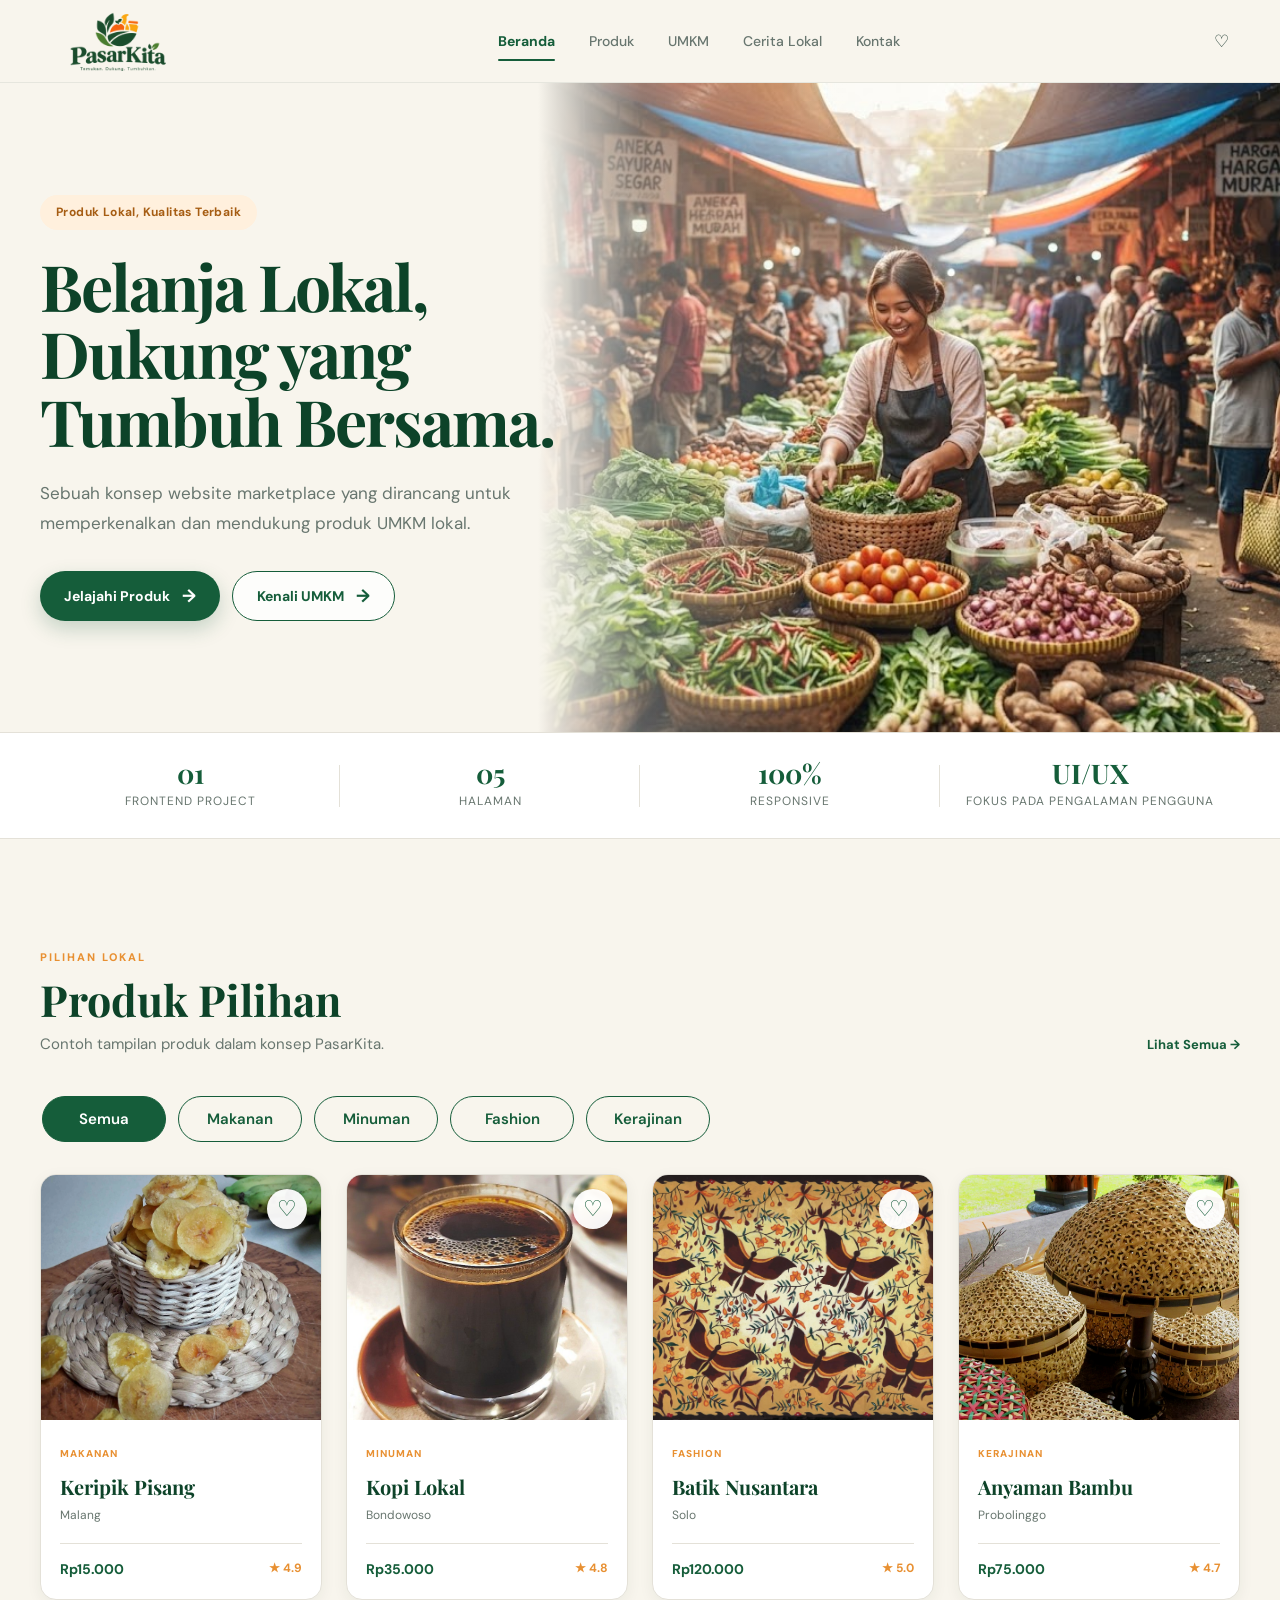
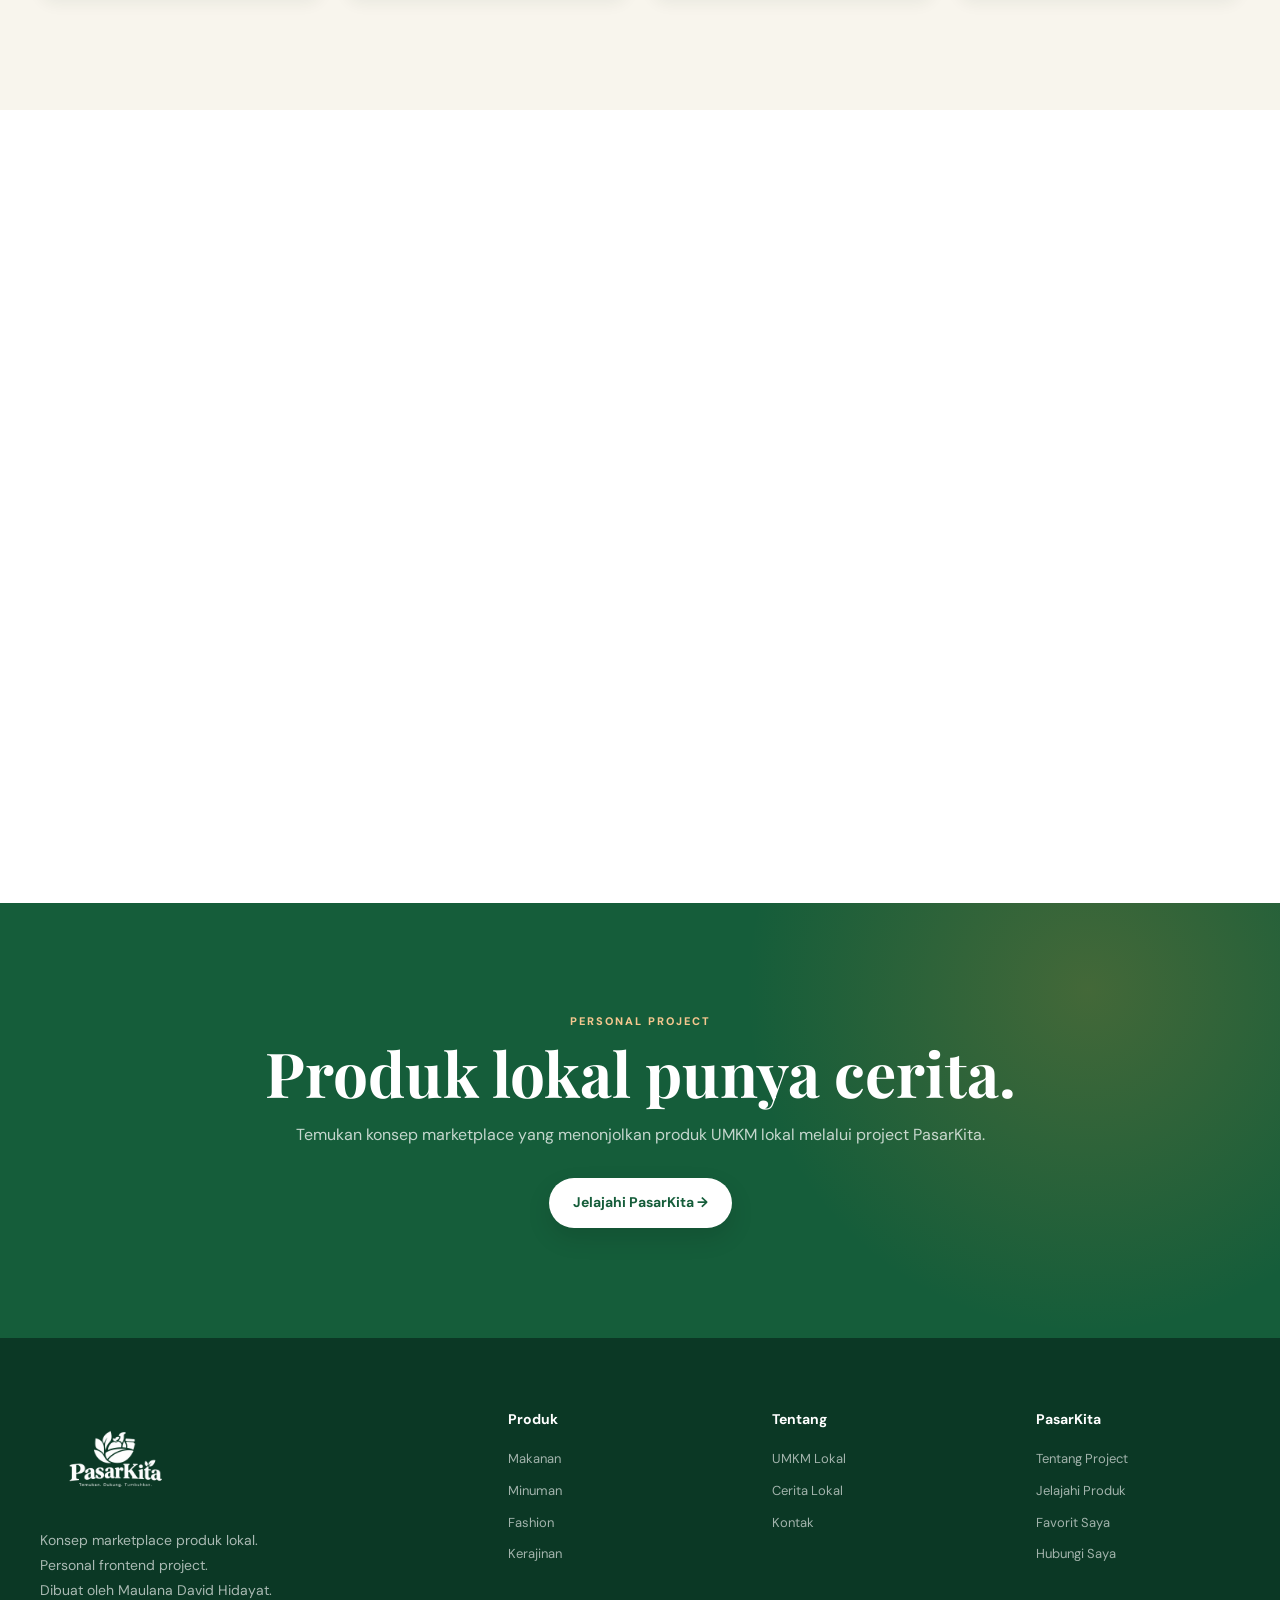
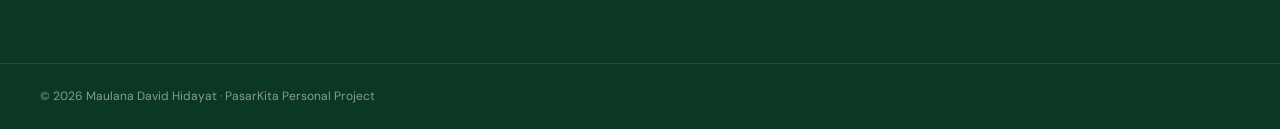
==== commit 516156b9: "News Com" ====
--- a/index.html
+++ b/index.html
@@ -1,720 +1,255 @@
 <!DOCTYPE html>
 <html lang="id">
-
 <head>
     <meta charset="UTF-8">
     <meta name="viewport" content="width=device-width, initial-scale=1.0">
-
     <title>PasarKita | Belanja Lokal, Dukung yang Tumbuh Bersama</title>
-
-    <meta
-        name="description"
-        content="PasarKita adalah platform untuk menemukan dan mendukung produk UMKM lokal."
-    >
-
+    <meta name="description" content="PasarKita adalah platform untuk menemukan dan mendukung produk UMKM lokal.">
+    
     <!-- CSS -->
     <link rel="stylesheet" href="css/style.css">
 </head>
-
 <body>
 
-    <!-- =========================================
-         NAVBAR
-    ========================================== -->
+    <!-- NAVBAR -->
     <header class="navbar">
-
         <div class="container nav-container">
-
-            <!-- Logo -->
             <a href="index.html" class="logo">
-                <img
-                    src="assets/logo.png"
-                    alt="Logo PasarKita"
-                >
+                <img src="assets/logo.png" alt="Logo PasarKita">
             </a>
 
-            <!-- Menu -->
             <nav class="nav-menu">
-
-                <a href="index.html" class="active">
-                    Beranda
-                </a>
-
-                <a href="produk.html">
-                    Produk
-                </a>
-
-                <a href="umkm.html">
-                    UMKM
-                </a>
-
-                <a href="cerita.html">
-                    Cerita Lokal
-                </a>
-
-                <a href="kontak.html">
-                    Kontak
-                </a>
-
+                <a href="index.html" class="active">Beranda</a>
+                <a href="produk.html">Produk</a>
+                <a href="umkm.html">UMKM</a>
+                <a href="cerita.html">Cerita Lokal</a>
+                <a href="kontak.html">Kontak</a>
             </nav>
 
-            <!-- Action -->
             <div class="nav-actions">
-
-                <button
-                    type="button"
-                    aria-label="Favorit"
-                    class="nav-icon"
-                >
-                    ♡
-                </button>
-
-                <button
-                    type="button"
-                    aria-label="Menu"
-                    class="menu-toggle"
-                >
-                    ☰
-                </button>
-
-            </div>
-
+                <button type="button" aria-label="Favorit" class="nav-icon">♡</button>
+                <button type="button" aria-label="Menu" class="menu-toggle">☰</button>
+            </div>
         </div>
-
     </header>
 
-
-    <!-- =========================================
-         MAIN
-    ========================================== -->
+    <!-- MAIN CONTENT -->
     <main>
-
-
-        <!-- =====================================
-             HERO SECTION
-        ====================================== -->
+        <!-- HERO SECTION -->
         <section class="hero">
-
             <div class="container hero-container">
-
-                <!-- Konten Hero -->
                 <div class="hero-content">
-
-                    <span class="hero-label">
-                        Produk Lokal, Kualitas Terbaik
-                    </span>
-
+                    <span class="hero-label">Produk Lokal, Kualitas Terbaik</span>
                     <h1>
-                        Belanja Lokal,
-                        <br>
-                        Dukung yang
-                        <br>
+                        Belanja Lokal, <br>
+                        Dukung yang <br>
                         Tumbuh Bersama.
                     </h1>
-
-                    <p>
-                        Sebuah konsep website marketplace yang dirancang
-                        untuk memperkenalkan dan mendukung produk UMKM lokal.
-                    </p>
-
+                    <p>Sebuah konsep website marketplace yang dirancang untuk memperkenalkan dan mendukung produk UMKM lokal.</p>
+                    
                     <div class="hero-buttons">
-
-                        <a
-                            href="produk.html"
-                            class="btn btn-primary"
-                        >
-                            Jelajahi Produk
-                            <span>→</span>
-                        </a>
-
-                        <a
-                            href="umkm.html"
-                            class="btn btn-secondary"
-                        >
-                            Kenali UMKM
-                            <span>→</span>
-                        </a>
-
-                    </div>
-
-                </div>
-
-
-                <!-- Foto Hero -->
+                        <a href="produk.html" class="btn btn-primary">Jelajahi Produk <span>→</span></a>
+                        <a href="umkm.html" class="btn btn-secondary">Kenali UMKM <span>→</span></a>
+                    </div>
+                </div>
+
                 <div class="hero-image">
-
-                    <img
-                        src="assets/hero.jpg"
-                        alt="Produk dan aktivitas UMKM lokal"
-                    >
-
-                </div>
-
-            </div>
-
-        </section>
-
-
-        <!-- =====================================
-             STATISTICS
-        ====================================== -->
+                    <img src="assets/hero.jpg" alt="Produk dan aktivitas UMKM lokal">
+                </div>
+            </div>
+        </section>
+
+        <!-- STATISTICS -->
         <section class="stats">
-
             <div class="container stats-container">
-
-                <div class="stat-item">
-
+                <div class="stat-item">
                     <strong>01</strong>
-
-                    <span>
-                        Fronend Project
-                    </span>
-
-                </div>
-
-
-                <div class="stat-item">
-
+                    <span>Frontend Project</span>
+                </div>
+                <div class="stat-item">
                     <strong>05</strong>
-
-                    <span>
-                        Halaman
-                    </span>
-
-                </div>
-
-
-                <div class="stat-item">
-
+                    <span>Halaman</span>
+                </div>
+                <div class="stat-item">
                     <strong>100%</strong>
-
-                    <span>
-                        Responsive
-                    </span>
-
-                </div>
-
-
-                <div class="stat-item">
-
+                    <span>Responsive</span>
+                </div>
+                <div class="stat-item">
                     <strong>UI/UX</strong>
-
-                    <span>
-                        Fokus pada pengalaman pengguna
-                    </span>
-
-                </div>
-
-            </div>
-
-        </section>
-
-
-        <!-- =====================================
-             PRODUK PILIHAN
-        ====================================== -->
+                    <span>Fokus pada pengalaman pengguna</span>
+                </div>
+            </div>
+        </section>
+
+        <!-- PRODUK PILIHAN -->
         <section class="products-section">
-
             <div class="container">
-
-                <!-- Heading -->
                 <div class="section-heading">
-
                     <div>
-
-                        <span class="section-label">
-                            PILIHAN LOKAL
-                        </span>
-
-                        <h2>
-                            Produk Pilihan
-                        </h2>
-
-                        <p>
-                            Contoh tampilan produk dalam konsep PasarKita.
-                        </p>
-
-                    </div>
-
-
-                    <a
-                        href="produk.html"
-                        class="see-all"
-                    >
-                        Lihat Semua →
-                    </a>
-
-                </div>
-
-
-                <!-- Category -->
+                        <span class="section-label">PILIHAN LOKAL</span>
+                        <h2>Produk Pilihan</h2>
+                        <p>Contoh tampilan produk dalam konsep PasarKita.</p>
+                    </div>
+                    <a href="produk.html" class="see-all">Lihat Semua →</a>
+                </div>
+
                 <div class="category-filter">
-
-                    <button
-                        type="button"
-                        class="category active"
-                    >
-                        Semua
-                    </button>
-
-                    <button
-                        type="button"
-                        class="category"
-                    >
-                        Makanan
-                    </button>
-
-                    <button
-                        type="button"
-                        class="category"
-                    >
-                        Minuman
-                    </button>
-
-                    <button
-                        type="button"
-                        class="category"
-                    >
-                        Fashion
-                    </button>
-
-                    <button
-                        type="button"
-                        class="category"
-                    >
-                        Kerajinan
-                    </button>
-
-                </div>
-
-
-                <!-- Product Grid -->
+                    <button type="button" class="category active">Semua</button>
+                    <button type="button" class="category">Makanan</button>
+                    <button type="button" class="category">Minuman</button>
+                    <button type="button" class="category">Fashion</button>
+                    <button type="button" class="category">Kerajinan</button>
+                </div>
+
                 <div class="product-grid">
-
-
                     <!-- Product 1 -->
                     <article class="product-card">
-
-                        <div class="product-image">
-
-                            <img
-                                src="assets/produk/keripik.webp"
-                                alt="Keripik Pisang"
-                            >
-
-                        </div>
-
-                        <div class="product-info">
-
-                            <span class="product-category">
-                                Makanan
-                            </span>
-
-                            <h3>
-                                Keripik Pisang
-                            </h3>
-
-                            <p class="product-location">
-                                Malang
-                            </p>
-
-                            <div class="product-bottom">
-
-                                <strong>
-                                    Rp15.000
-                                </strong>
-
-                                <span>
-                                    ★ 4.9
-                                </span>
-
-                            </div>
-
-                        </div>
-
-                    </article>
-
+                        <div class="product-image">
+                            <img src="assets/produk/keripik.webp" alt="Keripik Pisang">
+                        </div>
+                        <div class="product-info">
+                            <span class="product-category">Makanan</span>
+                            <h3>Keripik Pisang</h3>
+                            <p class="product-location">Malang</p>
+                            <div class="product-bottom">
+                                <strong>Rp15.000</strong>
+                                <span>★ 4.9</span>
+                            </div>
+                        </div>
+                    </article>
 
                     <!-- Product 2 -->
                     <article class="product-card">
-
-                        <div class="product-image">
-
-                            <img
-                                src="assets/produk/kopi.jpg"
-                                alt="Kopi Lokal"
-                            >
-
-                        </div>
-
-                        <div class="product-info">
-
-                            <span class="product-category">
-                                Minuman
-                            </span>
-
-                            <h3>
-                                Kopi Lokal
-                            </h3>
-
-                            <p class="product-location">
-                                Bondowoso
-                            </p>
-
-                            <div class="product-bottom">
-
-                                <strong>
-                                    Rp35.000
-                                </strong>
-
-                                <span>
-                                    ★ 4.8
-                                </span>
-
-                            </div>
-
-                        </div>
-
-                    </article>
-
+                        <div class="product-image">
+                            <img src="assets/produk/kopi.jpg" alt="Kopi Lokal">
+                        </div>
+                        <div class="product-info">
+                            <span class="product-category">Minuman</span>
+                            <h3>Kopi Lokal</h3>
+                            <p class="product-location">Bondowoso</p>
+                            <div class="product-bottom">
+                                <strong>Rp35.000</strong>
+                                <span>★ 4.8</span>
+                            </div>
+                        </div>
+                    </article>
 
                     <!-- Product 3 -->
                     <article class="product-card">
-
-                        <div class="product-image">
-
-                            <img
-                                src="assets/produk/batik.jpg"
-                                alt="Batik Nusantara"
-                            >
-
-                        </div>
-
-                        <div class="product-info">
-
-                            <span class="product-category">
-                                Fashion
-                            </span>
-
-                            <h3>
-                                Batik Nusantara
-                            </h3>
-
-                            <p class="product-location">
-                                Solo
-                            </p>
-
-                            <div class="product-bottom">
-
-                                <strong>
-                                    Rp120.000
-                                </strong>
-
-                                <span>
-                                    ★ 5.0
-                                </span>
-
-                            </div>
-
-                        </div>
-
-                    </article>
-
+                        <div class="product-image">
+                            <img src="assets/produk/batik.jpg" alt="Batik Nusantara">
+                        </div>
+                        <div class="product-info">
+                            <span class="product-category">Fashion</span>
+                            <h3>Batik Nusantara</h3>
+                            <p class="product-location">Solo</p>
+                            <div class="product-bottom">
+                                <strong>Rp120.000</strong>
+                                <span>★ 5.0</span>
+                            </div>
+                        </div>
+                    </article>
 
                     <!-- Product 4 -->
                     <article class="product-card">
-
-                        <div class="product-image">
-
-                            <img
-                                src="assets/produk/anyaman.jpg"
-                                alt="Anyaman Bambu"
-                            >
-
-                        </div>
-
-                        <div class="product-info">
-
-                            <span class="product-category">
-                                Kerajinan
-                            </span>
-
-                            <h3>
-                                Anyaman Bambu
-                            </h3>
-
-                            <p class="product-location">
-                                Probolinggo
-                            </p>
-
-                            <div class="product-bottom">
-
-                                <strong>
-                                    Rp75.000
-                                </strong>
-
-                                <span>
-                                    ★ 4.7
-                                </span>
-
-                            </div>
-
-                        </div>
-
-                    </article>
-
-                </div>
-
-            </div>
-
-        </section>
-
-
-        <!-- =====================================
-             KENALI UMKM
-        ====================================== -->
+                        <div class="product-image">
+                            <img src="assets/produk/anyaman.jpg" alt="Anyaman Bambu">
+                        </div>
+                        <div class="product-info">
+                            <span class="product-category">Kerajinan</span>
+                            <h3>Anyaman Bambu</h3>
+                            <p class="product-location">Probolinggo</p>
+                            <div class="product-bottom">
+                                <strong>Rp75.000</strong>
+                                <span>★ 4.7</span>
+                            </div>
+                        </div>
+                    </article>
+                </div>
+            </div>
+        </section>
+
+        <!-- KENALI UMKM -->
         <section class="umkm-preview">
-
             <div class="container">
-
                 <div class="section-heading">
-
                     <div>
-
-                        <span class="section-label">
-                            DI BALIK PRODUK
-                        </span>
-
-                        <h2>
-                            Kenali UMKM
-                        </h2>
-
-                        <p>
-                            Mengenal tangan-tangan di balik
-                            produk lokal.
-                        </p>
-
-                    </div>
-
-
-                    <a
-                        href="umkm.html"
-                        class="see-all"
-                    >
-                        Lihat Semua →
-                    </a>
-
-                </div>
-
+                        <span class="section-label">DI BALIK PRODUK</span>
+                        <h2>Kenali UMKM</h2>
+                        <p>Mengenal tangan-tangan di balik produk lokal.</p>
+                    </div>
+                    <a href="umkm.html" class="see-all">Lihat Semua →</a>
+                </div>
 
                 <div class="umkm-feature">
-
                     <div class="umkm-image">
-
-                        <img
-                            src="assets/umkm/umkm-01.jpg"
-                            alt="Pelaku UMKM lokal"
-                        >
-
-                    </div>
-
-
+                        <img src="assets/umkm/umkm-01.jpg" alt="Pelaku UMKM lokal">
+                    </div>
                     <div class="umkm-content">
-
-                        <span class="section-label">
-                            CERITA UMKM
-                        </span>
-
-                        <h2>
-                            Dari usaha kecil,
-                            tumbuh menjadi
-                            kebanggaan lokal.
-                        </h2>
-
-                        <p>
-                            Setiap produk memiliki cerita.
-                            Kenali perjalanan para pelaku UMKM
-                            yang membuat produk lokal dengan
-                            penuh dedikasi.
-                        </p>
-
-                        <a
-                            href="umkm.html"
-                            class="text-link"
-                        >
-                            Baca cerita mereka →
-                        </a>
-
-                    </div>
-
-                </div>
-
-            </div>
-
-        </section>
-
-
-        <!-- =====================================
-             CTA
-        ====================================== -->
+                        <span class="section-label">CERITA UMKM</span>
+                        <h2>Dari usaha kecil, tumbuh menjadi kebanggaan lokal.</h2>
+                        <p>Setiap produk memiliki cerita. Kenali perjalanan para pelaku UMKM yang membuat produk lokal dengan penuh dedikasi.</p>
+                        <a href="umkm.html" class="text-link">Baca cerita mereka →</a>
+                    </div>
+                </div>
+            </div>
+        </section>
+
+        <!-- CTA -->
         <section class="cta">
-
             <div class="container cta-container">
-
-                <span class="section-label">
-                    PERSONAL PROJECT
-                </span>
-
-                <h2>
-                    Produk lokal punya cerita.
-                </h2>
-
+                <span class="section-label">PERSONAL PROJECT</span>
+                <h2>Produk lokal punya cerita.</h2>
+                <p>Temukan konsep marketplace yang menonjolkan produk UMKM lokal melalui project PasarKita.</p>
+                <a href="produk.html" class="btn btn-light">Jelajahi PasarKita →</a>
+            </div>
+        </section>
+    </main>
+
+    <!-- FOOTER -->
+    <footer class="footer">
+        <div class="container footer-container">
+            <div class="footer-brand">
+                <img src="assets/logo.png" alt="PasarKita">
                 <p>
-                    Temukan konsep marketplace yang menonjolkan produk UMKM lokal
-                    melalui project PasarKita.
+                    Konsep marketplace produk lokal.<br>
+                    Personal frontend project.<br>
+                    Dibuat oleh Maulana David Hidayat.
                 </p>
-
-                <a
-                    href="produk.html"
-                    class="btn btn-light"
-                >
-                    Jelajahi PasarKita →
-                </a>
-
-            </div>
-
-        </section>
-
-    </main>
-
-
-    <!-- =========================================
-         FOOTER
-    ========================================== -->
-<footer class="footer">
-
-    <div class="container footer-container">
-
-        <!-- Brand -->
-
-        <div class="footer-brand">
-
-            <img
-                src="assets/logo.png"
-                alt="PasarKita"
-            >
-
-            <p>
-                Konsep marketplace produk lokal.
-                <br>
-                Personal frontend project.
-                <br>
-                Dibuat oleh Maulana David Hidayat.
-            </p>
-
+            </div>
+
+            <div class="footer-column">
+                <h3>Produk</h3>
+                <a href="produk.html">Makanan</a>
+                <a href="produk.html">Minuman</a>
+                <a href="produk.html">Fashion</a>
+                <a href="produk.html">Kerajinan</a>
+            </div>
+
+            <div class="footer-column">
+                <h3>Tentang</h3>
+                <a href="umkm.html">UMKM Lokal</a>
+                <a href="cerita.html">Cerita Lokal</a>
+                <a href="kontak.html">Kontak</a>
+            </div>
+
+            <div class="footer-column">
+                <h3>PasarKita</h3>
+                <a href="index.html">Tentang Project</a>
+                <a href="produk.html">Jelajahi Produk</a>
+                <a href="favorit.html">Favorit Saya</a>
+                <a href="kontak.html">Hubungi Saya</a>
+            </div>
         </div>
 
-
-        <!-- Produk -->
-
-        <div class="footer-column">
-
-            <h3>
-                Produk
-            </h3>
-
-            <a href="produk.html">
-                Makanan
-            </a>
-
-            <a href="produk.html">
-                Minuman
-            </a>
-
-            <a href="produk.html">
-                Fashion
-            </a>
-
-            <a href="produk.html">
-                Kerajinan
-            </a>
-
+        <div class="footer-bottom">
+            <div class="container">
+                <p>© 2026 Maulana David Hidayat · PasarKita Personal Project</p>
+            </div>
         </div>
-
-
-        <!-- Tentang -->
-
-        <div class="footer-column">
-
-            <h3>
-                Tentang
-            </h3>
-
-            <a href="umkm.html">
-                UMKM Lokal
-            </a>
-
-            <a href="cerita.html">
-                Cerita Lokal
-            </a>
-
-            <a href="kontak.html">
-                Kontak
-            </a>
-
-        </div>
-
-
-        <!-- PasarKita -->
-
-        <div class="footer-column">
-
-            <h3>
-                PasarKita
-            </h3>
-
-            <a href="index.html">
-                Tentang Project
-            </a>
-
-            <a href="produk.html">
-                Jelajahi Produk
-            </a>
-
-            <a href="favorit.html">
-                Favorit Saya
-            </a>
-
-            <a href="kontak.html">
-                Hubungi Saya
-            </a>
-
-        </div>
-
-    </div>
-
-
-    <!-- Copyright -->
-
-    <div class="footer-bottom">
-
-        <div class="container">
-
-            <p>
-                © 2026 Maulana David Hidayat ·
-                PasarKita Personal Project
-            </p>
-
-        </div>
-
-    </div>
-
-</footer>
-
+    </footer>
 
     <!-- JavaScript -->
     <script src="js/script.js"></script>
-
 </body>
-
 </html>
--- a/css/style.css
+++ b/css/style.css
@@ -1,17 +1,11 @@
 /* =====================================================
-   PASARKITA
-   GLOBAL STYLE
+   PASARKITA — GLOBAL STYLE
 ===================================================== */
 
 @import url('https://fonts.googleapis.com/css2?family=DM+Sans:wght@400;500;600;700&family=Playfair+Display:wght@500;600;700&display=swap');
 
-
-/* =====================================================
-   ROOT / COLOR
-===================================================== */
-
+/* ROOT & COLOR */
 :root {
-
     --primary: #155d3a;
     --primary-dark: #0d4329;
     --primary-light: #e8f1e9;
@@ -28,11 +22,8 @@
     --text-light: #68766f;
     --border: #e4e1d8;
 
-    --shadow-sm:
-        0 4px 15px rgba(23, 53, 42, 0.06);
-
-    --shadow-md:
-        0 12px 30px rgba(23, 53, 42, 0.10);
+    --shadow-sm: 0 4px 15px rgba(23, 53, 42, 0.06);
+    --shadow-md: 0 12px 30px rgba(23, 53, 42, 0.10);
 
     --radius-sm: 10px;
     --radius-md: 16px;
@@ -41,898 +32,624 @@
     --container: 1200px;
 }
 
-
-/* =====================================================
-   RESET
-===================================================== */
-
+/* RESET */
 * {
     margin: 0;
     padding: 0;
     box-sizing: border-box;
 }
 
-
 html {
     scroll-behavior: smooth;
 }
-
 
 body {
     font-family: 'DM Sans', sans-serif;
     background: var(--cream);
     color: var(--text);
     line-height: 1.6;
-}
-
+    transition: opacity 0.18s ease;
+}
+
+body.page-exit {
+    opacity: 0;
+}
 
 img {
     display: block;
     width: 100%;
 }
 
-
 a {
     color: inherit;
     text-decoration: none;
 }
 
-
 button {
     font-family: inherit;
 }
 
-
 .container {
-    width: min(
-        var(--container),
-        calc(100% - 80px)
-    );
-
+    width: min(var(--container), calc(100% - 80px));
     margin: 0 auto;
 }
 
-
-/* =====================================================
-   NAVBAR
-===================================================== */
-
+/* NAVBAR */
 .navbar {
     position: relative;
     z-index: 100;
-
     width: 100%;
-
     background: rgba(248, 245, 237, 0.94);
-
     border-bottom: 1px solid rgba(23, 53, 42, 0.08);
-
     backdrop-filter: blur(12px);
 }
 
+.navbar.scrolled {
+    position: sticky;
+    top: 0;
+    box-shadow: 0 5px 20px rgba(23, 53, 42, 0.08);
+}
 
 .nav-container {
     height: 82px;
-
     display: flex;
     align-items: center;
     justify-content: space-between;
 }
 
-
-/* LOGO */
-
 .logo {
     display: flex;
     align-items: center;
-
     width: 155px;
 }
-
 
 .logo img {
     width: 100%;
     height: auto;
-
     object-fit: contain;
 }
 
-
-/* MENU */
-
 .nav-menu {
     display: flex;
     align-items: center;
     gap: 34px;
 }
-
 
 .nav-menu a {
     position: relative;
-
     font-size: 14px;
     font-weight: 500;
-
     color: var(--text-light);
-
-    transition:
-        color 0.25s ease;
-}
-
+    transition: color 0.25s ease;
+}
 
 .nav-menu a:hover {
     color: var(--primary);
 }
 
-
 .nav-menu a.active {
     color: var(--primary);
     font-weight: 700;
 }
-
 
 .nav-menu a.active::after {
     content: "";
-
     position: absolute;
-
     left: 0;
     right: 0;
     bottom: -9px;
-
     height: 2px;
-
     background: var(--primary);
-
     border-radius: 10px;
 }
 
-
-/* NAV ACTION */
-
 .nav-actions {
     display: flex;
     align-items: center;
     gap: 8px;
 }
-
 
 .nav-icon,
 .menu-toggle {
     width: 38px;
     height: 38px;
-
     border: none;
     background: transparent;
-
     display: flex;
     align-items: center;
     justify-content: center;
-
     border-radius: 50%;
-
     color: var(--text);
-
     cursor: pointer;
-
     font-size: 17px;
-
-    transition:
-        background 0.25s ease,
-        color 0.25s ease,
-        transform 0.25s ease;
-}
-
+    transition: background 0.25s ease, color 0.25s ease, transform 0.25s ease;
+}
 
 .nav-icon:hover,
 .menu-toggle:hover {
     background: var(--primary-light);
     color: var(--primary);
-
     transform: translateY(-2px);
 }
-
 
 .menu-toggle {
     display: none;
 }
 
-
-/* =====================================================
-   HERO
-===================================================== */
-
+/* HERO */
 .hero {
     position: relative;
-
     min-height: 650px;
-
     overflow: hidden;
-
-    background:
-        linear-gradient(
-            90deg,
-            rgba(248, 245, 237, 0.98) 0%,
-            rgba(248, 245, 237, 0.92) 42%,
-            rgba(248, 245, 237, 0.25) 72%,
-            rgba(248, 245, 237, 0.05) 100%
-        );
-}
-
+    background: linear-gradient(
+        90deg,
+        rgba(248, 245, 237, 0.98) 0%,
+        rgba(248, 245, 237, 0.92) 42%,
+        rgba(248, 245, 237, 0.25) 72%,
+        rgba(248, 245, 237, 0.05) 100%
+    );
+}
 
 .hero-container {
     min-height: 650px;
-
     display: grid;
-
-    grid-template-columns:
-        0.9fr
-        1.1fr;
-
-    align-items: center;
-
+    grid-template-columns: 0.9fr 1.1fr;
+    align-items: center;
     gap: 40px;
 }
-
-
-/* HERO CONTENT */
 
 .hero-content {
     position: relative;
     z-index: 3;
-
     max-width: 610px;
-
     padding: 70px 0;
 }
-
 
 .hero-label {
     display: inline-flex;
     align-items: center;
-
     padding: 8px 16px;
-
     margin-bottom: 22px;
-
     background: var(--accent-light);
-
     color: #a65d13;
-
     border-radius: 50px;
-
     font-size: 12px;
     font-weight: 700;
-
     letter-spacing: 0.4px;
 }
-
 
 .hero h1 {
     max-width: 650px;
-
     font-family: 'Playfair Display', serif;
-
-    font-size: clamp(
-        48px,
-        5vw,
-        72px
-    );
-
+    font-size: clamp(48px, 5vw, 72px);
     line-height: 1.05;
-
     letter-spacing: -2px;
-
     color: var(--primary-dark);
-
     margin-bottom: 24px;
 }
-
 
 .hero p {
     max-width: 500px;
-
     color: var(--text-light);
-
     font-size: 17px;
-
     line-height: 1.8;
-
     margin-bottom: 32px;
 }
 
-
-/* HERO BUTTONS */
-
 .hero-buttons {
     display: flex;
     align-items: center;
-
     gap: 12px;
 }
 
-
-/* =====================================================
-   BUTTON
-===================================================== */
-
+/* BUTTON */
 .btn {
     min-height: 50px;
-
     padding: 0 24px;
-
     display: inline-flex;
     align-items: center;
     justify-content: center;
-
     gap: 12px;
-
     border-radius: 50px;
-
     font-size: 14px;
     font-weight: 700;
-
-    transition:
-        transform 0.25s ease,
-        box-shadow 0.25s ease,
-        background 0.25s ease;
-}
-
+    transition: transform 0.25s ease, box-shadow 0.25s ease, background 0.25s ease;
+}
 
 .btn:hover {
     transform: translateY(-3px);
 }
-
 
 .btn-primary {
     background: var(--primary);
     color: var(--white);
-
-    box-shadow:
-        0 8px 20px rgba(21, 93, 58, 0.22);
-}
-
+    box-shadow: 0 8px 20px rgba(21, 93, 58, 0.22);
+}
 
 .btn-primary:hover {
     background: var(--primary-dark);
-
-    box-shadow:
-        0 12px 25px rgba(21, 93, 58, 0.28);
-}
-
+    box-shadow: 0 12px 25px rgba(21, 93, 58, 0.28);
+}
 
 .btn-secondary {
     background: rgba(255, 255, 255, 0.8);
-
-    color: var(--primary);
-
+    color: var(--primary);
     border: 1px solid var(--primary);
 }
-
 
 .btn-secondary:hover {
     background: var(--primary-light);
 }
 
-
 .btn span {
     font-size: 18px;
 }
 
-
-/* HERO IMAGE */
+.btn-light {
+    background: var(--white);
+    color: var(--primary);
+    box-shadow: 0 10px 25px rgba(0, 0, 0, 0.12);
+}
+
+.btn-light:hover {
+    background: var(--cream);
+}
 
 .hero-image {
     position: absolute;
-
     top: 0;
     right: 0;
-
     width: 58%;
     height: 100%;
-
     overflow: hidden;
 }
-
 
 .hero-image::after {
     content: "";
-
     position: absolute;
-
     inset: 0;
-
-    background:
-        linear-gradient(
-            90deg,
-            var(--cream) 0%,
-            rgba(248, 245, 237, 0.35) 14%,
-            transparent 42%
-        );
-}
-
+    background: linear-gradient(
+        90deg,
+        var(--cream) 0%,
+        rgba(248, 245, 237, 0.35) 14%,
+        transparent 42%
+    );
+}
 
 .hero-image img {
     width: 100%;
     height: 100%;
-
     object-fit: cover;
 }
 
-
-/* =====================================================
-   STATISTICS
-===================================================== */
-
+/* STATISTICS */
 .stats {
     position: relative;
     z-index: 5;
-
     margin-top: -1px;
-
     background: var(--white);
-
     border-top: 1px solid var(--border);
     border-bottom: 1px solid var(--border);
 }
 
-
 .stats-container {
     min-height: 105px;
-
     display: grid;
-
-    grid-template-columns:
-        repeat(4, 1fr);
-}
-
+    grid-template-columns: repeat(4, 1fr);
+}
 
 .stat-item {
     display: flex;
     flex-direction: column;
-
     align-items: center;
     justify-content: center;
-
     position: relative;
 }
-
 
 .stat-item:not(:last-child)::after {
     content: "";
-
     position: absolute;
-
     right: 0;
-
     width: 1px;
     height: 42px;
-
     background: var(--border);
 }
 
-
 .stat-item strong {
     color: var(--primary);
-
     font-family: 'Playfair Display', serif;
-
     font-size: 27px;
-
     line-height: 1;
 }
-
 
 .stat-item span {
     margin-top: 5px;
-
     color: var(--text-light);
-
     font-size: 12px;
-
     text-transform: uppercase;
-
     letter-spacing: 1px;
 }
 
-
-/* =====================================================
-   GENERAL SECTION
-===================================================== */
-
+/* GENERAL SECTIONS & HEADINGS */
 .products-section,
 .umkm-preview {
     padding: 110px 0;
 }
 
-
 .section-heading {
     display: flex;
-
     align-items: flex-end;
     justify-content: space-between;
-
     gap: 30px;
-
     margin-bottom: 36px;
 }
-
 
 .section-label {
     display: block;
-
     margin-bottom: 8px;
-
     color: var(--accent);
-
     font-size: 11px;
     font-weight: 800;
-
     letter-spacing: 2px;
-
     text-transform: uppercase;
 }
-
 
 .section-heading h2 {
     color: var(--primary-dark);
-
     font-family: 'Playfair Display', serif;
-
     font-size: 43px;
-
     line-height: 1.15;
-
     margin-bottom: 8px;
 }
-
 
 .section-heading p {
     color: var(--text-light);
-
     font-size: 15px;
 }
 
-
 .see-all {
     color: var(--primary);
-
     font-size: 13px;
     font-weight: 700;
-
     white-space: nowrap;
-
-    transition:
-        transform 0.25s ease;
-}
-
+    transition: transform 0.25s ease;
+}
 
 .see-all:hover {
     transform: translateX(5px);
 }
 
-
-/* =====================================================
-   CATEGORY FILTER
-===================================================== */
-
+/* CATEGORY FILTER */
 .category-filter {
     display: flex;
     flex-wrap: wrap;
     align-items: center;
     gap: 12px;
-
     margin-top: 28px;
     padding: 4px 2px;
 }
 
-
-/* Tombol kategori */
-
 .category {
     display: inline-flex;
     align-items: center;
     justify-content: center;
-
     min-width: 124px;
     height: 46px;
-
     padding: 0 24px;
-
     border: 1px solid var(--primary);
     border-radius: 999px;
-
     background: transparent;
-
-    color: var(--primary);
-
+    color: var(--primary);
     font-family: inherit;
     font-size: 15px;
     font-weight: 600;
-
     line-height: 1;
     white-space: nowrap;
-
     cursor: pointer;
-
-    transition:
-        background 0.25s ease,
-        color 0.25s ease,
-        transform 0.25s ease;
-}
-
-
-/* Hover */
+    transition: background 0.25s ease, color 0.25s ease, transform 0.25s ease;
+}
 
 .category:hover {
     background: var(--primary);
     color: var(--white);
-
     transform: translateY(-2px);
 }
-
-
-/* Active */
 
 .category.active {
     background: var(--primary);
     color: var(--white);
 }
 
-
-/* =====================================================
-   PRODUCT GRID
-===================================================== */
-
+/* PRODUCT GRID & CARDS */
 .product-grid {
     display: grid;
-
-    grid-template-columns:
-        repeat(4, 1fr);
-
+    grid-template-columns: repeat(4, 1fr);
     gap: 24px;
-
     margin-top: 28px;
 }
-
 
 .product-card {
     overflow: hidden;
-
     background: var(--white);
-
     border: 1px solid var(--border);
-
     border-radius: var(--radius-md);
-
     box-shadow: var(--shadow-sm);
-
-    transition:
-        transform 0.3s ease,
-        box-shadow 0.3s ease;
-}
-
+    transition: transform 0.3s ease, box-shadow 0.3s ease;
+    position: relative;
+}
 
 .product-card:hover {
     transform: translateY(-7px);
-
     box-shadow: var(--shadow-md);
 }
-
-
-/* PRODUCT IMAGE */
 
 .product-image {
     position: relative;
-
     height: 245px;
-
     overflow: hidden;
-
     background: var(--cream-dark);
 }
-
 
 .product-image img {
     width: 100%;
     height: 100%;
-
     object-fit: cover;
-
-    transition:
-        transform 0.5s ease;
-}
-
+    transition: transform 0.5s ease;
+}
 
 .product-card:hover .product-image img {
     transform: scale(1.06);
 }
 
-
-/* PRODUCT INFO */
+.product-favorite {
+    position: absolute;
+    top: 14px;
+    right: 14px;
+    width: 40px;
+    height: 40px;
+    display: flex;
+    align-items: center;
+    justify-content: center;
+    border: none;
+    border-radius: 50%;
+    background: rgba(255, 255, 255, 0.95);
+    color: var(--primary);
+    font-size: 22px;
+    line-height: 1;
+    cursor: pointer;
+    box-shadow: 0 4px 14px rgba(0, 0, 0, 0.08);
+    transition: transform 0.2s ease, background 0.2s ease, color 0.2s ease;
+    z-index: 2;
+}
+
+.product-favorite:hover {
+    transform: scale(1.08);
+}
+
+.product-favorite.is-favorite {
+    color: #d85c5c;
+}
+
+.product-favorite.favorite-click {
+    transform: scale(1.2);
+}
 
 .product-info {
     padding: 19px;
 }
 
-
 .product-category {
     color: var(--accent);
-
     font-size: 10px;
     font-weight: 800;
-
     letter-spacing: 1px;
-
     text-transform: uppercase;
 }
-
 
 .product-info h3 {
     margin-top: 6px;
-
     color: var(--primary-dark);
-
     font-family: 'Playfair Display', serif;
-
     font-size: 20px;
 }
-
 
 .product-location {
     margin-top: 3px;
-
     color: var(--text-light);
-
     font-size: 12px;
 }
 
-
 .product-bottom {
     display: flex;
-
     align-items: center;
     justify-content: space-between;
-
     margin-top: 18px;
-
     padding-top: 14px;
-
     border-top: 1px solid var(--border);
 }
 
-
 .product-bottom strong {
     color: var(--primary);
-
     font-size: 14px;
 }
-
 
 .product-bottom span {
     color: var(--accent);
-
     font-size: 12px;
     font-weight: 700;
 }
 
-
-/* =====================================================
-   UMKM PREVIEW
-===================================================== */
-
+/* UMKM PREVIEW SECTION */
 .umkm-preview {
     background: var(--white);
 }
 
-
 .umkm-feature {
     display: grid;
-
-    grid-template-columns:
-        1fr 1fr;
-
+    grid-template-columns: 1fr 1fr;
     min-height: 430px;
-
     overflow: hidden;
-
     background: var(--cream);
-
     border-radius: var(--radius-lg);
 }
-
 
 .umkm-image {
     overflow: hidden;
 }
-
 
 .umkm-image img {
     width: 100%;
     height: 100%;
-
     object-fit: cover;
-
-    transition:
-        transform 0.6s ease;
-}
-
+    transition: transform 0.6s ease;
+}
 
 .umkm-feature:hover .umkm-image img {
     transform: scale(1.04);
 }
 
-
 .umkm-content {
     display: flex;
-
     flex-direction: column;
-
     justify-content: center;
-
     padding: 60px;
 }
-
 
 .umkm-content h2 {
     max-width: 470px;
-
     color: var(--primary-dark);
-
     font-family: 'Playfair Display', serif;
-
     font-size: 40px;
-
     line-height: 1.15;
-
     margin-bottom: 20px;
 }
-
 
 .umkm-content p {
     max-width: 500px;
-
     color: var(--text-light);
-
     font-size: 15px;
-
     line-height: 1.8;
-
     margin-bottom: 25px;
 }
-
 
 .text-link {
     width: fit-content;
-
-    color: var(--primary);
-
+    color: var(--primary);
     font-size: 14px;
     font-weight: 700;
-
     border-bottom: 1px solid var(--primary);
-
     padding-bottom: 3px;
-
-    transition:
-        opacity 0.25s ease;
-}
-
+    transition: opacity 0.25s ease;
+}
 
 .text-link:hover {
     opacity: 0.7;
 }
 
-
-/* =====================================================
-   CTA
-===================================================== */
-
+/* CTA SECTION */
 .cta {
     padding: 110px 0;
-
-    background:
-        radial-gradient(
+    background: radial-gradient(
             circle at 85% 20%,
             rgba(232, 144, 50, 0.22),
             transparent 30%
@@ -940,1018 +657,260 @@
         var(--primary);
 }
 
-
 .cta-container {
     text-align: center;
 }
 
-
 .cta .section-label {
     color: #f5c78f;
 }
 
-
 .cta h2 {
     color: var(--white);
-
     font-family: 'Playfair Display', serif;
-
-    font-size: clamp(
-        40px,
-        5vw,
-        62px
-    );
-
+    font-size: clamp(40px, 5vw, 62px);
     line-height: 1.1;
-
     margin-bottom: 15px;
 }
-
 
 .cta p {
     color: rgba(255, 255, 255, 0.75);
-
     margin-bottom: 30px;
 }
 
-
-.btn-light {
-    background: var(--white);
-
-    color: var(--primary);
-
-    box-shadow:
-        0 10px 25px rgba(0, 0, 0, 0.12);
-}
-
-
-.btn-light:hover {
-    background: var(--cream);
-}
-
-
-/* =====================================================
-   FOOTER
-===================================================== */
-
+/* FOOTER */
 .footer {
     background: #0b3825;
-
     color: var(--white);
 }
-
 
 .footer-container {
     display: grid;
-
-    grid-template-columns:
-        2fr
-        1fr
-        1fr
-        1fr;
-
+    grid-template-columns: 2fr 1fr 1fr 1fr;
     gap: 60px;
-
     padding-top: 70px;
     padding-bottom: 60px;
 }
 
-
 .footer-brand img {
     width: 150px;
-
     margin-bottom: 20px;
-
     filter: brightness(0) invert(1);
 }
-
 
 .footer-brand p {
     color: rgba(255, 255, 255, 0.65);
-
     font-size: 14px;
-
     line-height: 1.8;
 }
 
-
 .footer-column {
     display: flex;
-
     flex-direction: column;
-
     gap: 11px;
 }
-
 
 .footer-column h3 {
     margin-bottom: 8px;
-
     font-size: 14px;
 }
-
 
 .footer-column a {
     color: rgba(255, 255, 255, 0.62);
-
     font-size: 13px;
-
-    transition:
-        color 0.25s ease,
-        transform 0.25s ease;
-}
-
+    transition: color 0.25s ease, transform 0.25s ease;
+}
 
 .footer-column a:hover {
     color: var(--white);
-
     transform: translateX(4px);
 }
-
-
-/* FOOTER BOTTOM */
 
 .footer-bottom {
     border-top: 1px solid rgba(255, 255, 255, 0.1);
 }
 
-
 .footer-bottom .container {
     min-height: 65px;
-
-    display: flex;
-
-    align-items: center;
-}
-
+    display: flex;
+    align-items: center;
+}
 
 .footer-bottom p {
     color: rgba(255, 255, 255, 0.5);
-
     font-size: 12px;
 }
 
-
-/* =====================================================
-   RESPONSIVE — TABLET
-===================================================== */
-
-@media (max-width: 1000px) {
-
-    .container {
-        width: min(
-            var(--container),
-            calc(100% - 50px)
-        );
-    }
-
-
-    .nav-menu {
-        gap: 20px;
-    }
-
-
-    .nav-menu a {
-        font-size: 13px;
-    }
-
-
-    .hero {
-        min-height: 600px;
-    }
-
-
-    .hero-container {
-        min-height: 600px;
-
-        grid-template-columns:
-            1fr;
-    }
-
-
-    .hero-content {
-        max-width: 550px;
-    }
-
-
-    .hero-image {
-        width: 65%;
-        opacity: 0.55;
-    }
-
-
-    .hero h1 {
-        font-size: 58px;
-    }
-
-
-    .product-grid {
-        grid-template-columns:
-            repeat(2, 1fr);
-    }
-
-
-    .umkm-content {
-        padding: 40px;
-    }
-
-
-    .footer-container {
-        grid-template-columns:
-            2fr 1fr 1fr;
-    }
-
-}
-
-
-/* =====================================================
-   RESPONSIVE — MOBILE
-===================================================== */
-
-@media (max-width: 700px) {
-
-    .container {
-        width: calc(100% - 36px);
-    }
-
-
-    /* NAVBAR */
-
-    .nav-container {
-        height: 72px;
-    }
-
-
-    .logo {
-        width: 125px;
-    }
-
-
-    .nav-menu {
-        display: none;
-    }
-
-
-    .menu-toggle {
-        display: flex;
-    }
-
-
-    /* HERO */
-
-    .hero {
-        min-height: 700px;
-    }
-
-
-    .hero-container {
-        min-height: 700px;
-
-        display: block;
-    }
-
-
-    .hero-content {
-        padding-top: 80px;
-        padding-bottom: 40px;
-    }
-
-
-    .hero-image {
-        width: 100%;
-        height: 100%;
-
-        opacity: 0.35;
-    }
-
-
-    .hero-image::after {
-        background:
-            linear-gradient(
-                90deg,
-                var(--cream) 0%,
-                rgba(248, 245, 237, 0.75) 70%,
-                rgba(248, 245, 237, 0.35) 100%
-            );
-    }
-
-
-    .hero h1 {
-        font-size: 46px;
-
-        letter-spacing: -1.5px;
-    }
-
-
-    .hero p {
-        font-size: 15px;
-    }
-
-
-    .hero-buttons {
-        flex-direction: column;
-
-        align-items: stretch;
-
-        max-width: 280px;
-    }
-
-
-    .btn {
-        width: 100%;
-    }
-
-
-    /* STATISTICS */
-
-    .stats-container {
-        grid-template-columns:
-            repeat(2, 1fr);
-    }
-
-
-    .stat-item {
-        min-height: 85px;
-    }
-
-
-    .stat-item:nth-child(2)::after {
-        display: none;
-    }
-
-
-    .stat-item:nth-child(1),
-    .stat-item:nth-child(2) {
-        border-bottom: 1px solid var(--border);
-    }
-
-
-    /* SECTION */
-
-    .products-section,
-    .umkm-preview {
-        padding: 80px 0;
-    }
-
-
-    .section-heading {
-        align-items: flex-start;
-
-        flex-direction: column;
-
-        gap: 15px;
-    }
-
-
-    .section-heading h2 {
-        font-size: 36px;
-    }
-
-
-    /* PRODUCT */
-
-    .product-grid {
-        grid-template-columns:
-            repeat(2, 1fr);
-
-        gap: 12px;
-    }
-
-
-    .product-image {
-        height: 190px;
-    }
-
-
-    .product-info {
-        padding: 14px;
-    }
-
-
-    .product-info h3 {
-        font-size: 17px;
-    }
-
-
-    .product-bottom {
-        flex-direction: column;
-
-        align-items: flex-start;
-
-        gap: 5px;
-    }
-
-
-    /* UMKM */
-
-    .umkm-feature {
-        grid-template-columns: 1fr;
-    }
-
-
-    .umkm-image {
-        height: 300px;
-    }
-
-
-    .umkm-content {
-        padding: 35px 25px;
-    }
-
-
-    .umkm-content h2 {
-        font-size: 32px;
-    }
-
-
-    /* CTA */
-
-    .cta {
-        padding: 80px 0;
-    }
-
-
-    /* FOOTER */
-
-    .footer-container {
-        grid-template-columns:
-            1fr 1fr;
-
-        gap: 40px 25px;
-
-        padding-top: 55px;
-        padding-bottom: 45px;
-    }
-
-
-    .footer-brand {
-        grid-column: 1 / -1;
-    }
-
-}
-
-
-/* =====================================================
-   SMALL MOBILE
-===================================================== */
-
-@media (max-width: 430px) {
-
-    .hero h1 {
-        font-size: 39px;
-    }
-
-
-    .hero-label {
-        font-size: 10px;
-    }
-
-
-    .product-grid {
-        grid-template-columns: 1fr;
-    }
-
-
-    .product-image {
-        height: 250px;
-    }
-
-
-    .stats-container {
-        grid-template-columns:
-            repeat(2, 1fr);
-    }
-
-
-    .footer-container {
-        grid-template-columns: 1fr;
-    }
-
-
-    .footer-brand {
-        grid-column: auto;
-    }
-
-}
-
-/* =====================================================
-   JAVASCRIPT INTERACTION
-===================================================== */
-
-
-/* Navbar saat scroll */
-
-.navbar.scrolled {
-    position: sticky;
-    top: 0;
-
-    box-shadow:
-        0 5px 20px rgba(23, 53, 42, 0.08);
-}
-
-
-/* Reveal animation */
-
+/* REVEAL & ANIMATIONS */
 .product-card,
 .umkm-feature,
 .section-heading {
     opacity: 0;
-
     transform: translateY(25px);
-
-    transition:
-        opacity 0.6s ease,
-        transform 0.6s ease;
-}
-
+    transition: opacity 0.6s ease, transform 0.6s ease;
+}
 
 .product-card.reveal,
 .umkm-feature.reveal,
 .section-heading.reveal {
     opacity: 1;
-
     transform: translateY(0);
 }
 
-
-/* Page transition */
-
-body {
-    transition:
-        opacity 0.18s ease;
-}
-
-
-body.page-exit {
-    opacity: 0;
-}
-
-
-/* Mobile menu */
-
-@media (max-width: 700px) {
-
-    .nav-menu.show {
-
-        display: flex;
-
-        position: absolute;
-
-        top: 72px;
-        left: 18px;
-        right: 18px;
-
-        flex-direction: column;
-
-        align-items: flex-start;
-
-        gap: 18px;
-
-        padding: 24px;
-
-        background: var(--white);
-
-        border:
-            1px solid var(--border);
-
-        border-radius:
-            var(--radius-md);
-
-        box-shadow:
-            var(--shadow-md);
-
-    }
-
-
-    .nav-menu.show a {
-        width: 100%;
-    }
-
-}
-
-/* =====================================================
-   PRODUCT FAVORITE
-===================================================== */
-
-.product-favorite {
-    position: absolute;
-    top: 14px;
-    right: 14px;
-
-    width: 40px;
-    height: 40px;
-
-    display: flex;
-    align-items: center;
-    justify-content: center;
-
-    border: none;
-    border-radius: 50%;
-
-    background: rgba(255, 255, 255, 0.95);
-
-    color: var(--primary);
-
-    font-size: 22px;
-    line-height: 1;
-
-    cursor: pointer;
-
-    box-shadow:
-        0 4px 14px rgba(0, 0, 0, 0.08);
-
-    transition:
-        transform 0.2s ease,
-        background 0.2s ease,
-        color 0.2s ease;
-}
-
-.product-favorite:hover {
-    transform: scale(1.08);
-}
-
-.product-favorite.is-favorite {
-    color: #d85c5c;
-}
-
-.product-favorite.favorite-click {
-    transform: scale(1.2);
-}
-
-/* =====================================================
-   PRODUCT CATALOG PAGE
-===================================================== */
-
-.catalog-header {
-    padding: 100px 0 40px;
-
+/* CATALOG PAGE */
+.catalog-header,
+.favorite-header,
+.umkm-header,
+.story-header,
+.contact-header {
+    padding: 100px 0 60px;
     text-align: center;
-
     background: var(--cream);
 }
 
-.catalog-header .section-label {
-    display: block;
-    margin-bottom: 14px;
-}
-
-.catalog-header h1 {
-    margin: 0;
-
+.catalog-header h1,
+.favorite-header h1,
+.umkm-header h1,
+.story-header h1,
+.contact-header h1 {
+    margin: 0 auto;
     font-family: "Playfair Display", serif;
-
     font-size: clamp(42px, 5vw, 64px);
-
-    color: var(--dark-green);
-}
-
-.catalog-header p {
+    color: var(--primary-dark);
+}
+
+.catalog-header p,
+.favorite-header p,
+.umkm-header p,
+.story-header p,
+.contact-header p {
     max-width: 600px;
-
     margin: 18px auto 0;
-
-    color: var(--text-muted);
-
+    color: var(--text-light);
     font-size: 17px;
-
     line-height: 1.7;
 }
 
-
-/* Search */
-
 .catalog-search {
     display: flex;
     align-items: center;
-
     width: min(560px, 100%);
-
     height: 56px;
-
     margin: 32px auto 0;
-
     padding: 0 20px;
-
     background: var(--white);
-
     border: 1px solid var(--border);
-
     border-radius: 999px;
-
-    box-shadow:
-        0 8px 25px rgba(23, 53, 42, 0.06);
+    box-shadow: 0 8px 25px rgba(23, 53, 42, 0.06);
 }
 
 .search-symbol {
     margin-right: 12px;
-
     font-size: 18px;
 }
 
 .catalog-search input {
     width: 100%;
-
     border: none;
     outline: none;
-
     background: transparent;
-
     font-family: inherit;
     font-size: 15px;
-
-    color: var(--dark-green);
+    color: var(--primary-dark);
 }
 
 .catalog-search input::placeholder {
     color: #8b9690;
 }
 
-
-/* Catalog section */
-
 .catalog-section {
     padding-top: 30px;
 }
 
-
-/* Empty search */
-
-.empty-search {
-    display: none;
-
-    padding: 70px 20px;
-
-    text-align: center;
-}
-
-.empty-search h3 {
-    margin-bottom: 8px;
-
-    color: var(--dark-green);
-
-    font-size: 24px;
-}
-
-.empty-search p {
-    color: var(--text-muted);
-}   
-
-/* =====================================================
-   FAVORITE PAGE
-===================================================== */
-
-.favorite-header {
-    padding: 100px 0 60px;
-
-    text-align: center;
-
-    background: var(--cream);
-}
-
-.favorite-header .section-label {
-    display: block;
-    margin-bottom: 14px;
-}
-
-.favorite-header h1 {
-    margin: 0;
-
-    font-family: "Playfair Display", serif;
-
-    font-size: clamp(42px, 5vw, 64px);
-
-    color: var(--dark-green);
-}
-
-.favorite-header p {
-    max-width: 560px;
-
-    margin: 18px auto 0;
-
-    color: var(--text-muted);
-
-    font-size: 17px;
-
-    line-height: 1.7;
-}
-
-.favorite-section {
-    min-height: 500px;
-}
-
+.empty-search,
 .favorite-empty {
     display: none;
-
-    padding: 80px 20px;
-
+    padding: 70px 20px;
     text-align: center;
+}
+
+.empty-search h3,
+.favorite-empty h2 {
+    margin-bottom: 8px;
+    color: var(--primary-dark);
+    font-family: "Playfair Display", serif;
+    font-size: 24px;
+}
+
+.empty-search p,
+.favorite-empty p {
+    color: var(--text-light);
 }
 
 .favorite-empty-icon {
     width: 72px;
     height: 72px;
-
     display: flex;
     align-items: center;
     justify-content: center;
-
     margin: 0 auto 24px;
-
     border-radius: 50%;
-
     background: var(--cream);
-
-    color: var(--primary);
-
+    color: var(--primary);
     font-size: 34px;
 }
 
-.favorite-empty h2 {
-    margin: 0 0 10px;
-
-    font-family: "Playfair Display", serif;
-
-    color: var(--dark-green);
-}
-
-.favorite-empty p {
-    max-width: 480px;
-
-    margin: 0 auto 28px;
-
-    color: var(--text-muted);
-
-    line-height: 1.7;
-}
-
-
-/* Favorite button pada halaman favorit */
-
-.favorite-section .product-card {
-    position: relative;
-}
-
-/* =========================================
-   FIX UMKM PAGE
-========================================= */
-
-/* Header UMKM */
-.umkm-header {
-    display: block;
-    padding: 100px 0 90px;
-    text-align: center;
-    background: var(--cream);
-}
-
-.umkm-header .container {
-    display: block;
-}
-
-.umkm-header .section-label {
-    display: block;
-    margin-bottom: 18px;
-}
-
-.umkm-header h1 {
-    display: block;
-    margin: 0 auto;
-    max-width: 800px;
-    font-family: "Playfair Display", serif;
-    font-size: clamp(44px, 6vw, 72px);
-    line-height: 1.08;
-    color: var(--dark-green);
-}
-
-.umkm-header p {
-    display: block;
-    max-width: 600px;
-    margin: 22px auto 0;
-    color: var(--text-muted);
-    font-size: 17px;
-    line-height: 1.7;
-}
-
-
-/* =========================================
-   INTRO UMKM
-========================================= */
-
-.umkm-intro {
-    padding: 100px 0 90px;
-}
-
-.umkm-intro-grid {
+/* UMKM & STORY & CONTACT PAGES SPECIFIC */
+.umkm-intro,
+.story-intro,
+.contact-section {
+    padding: 100px 0;
+}
+
+.umkm-intro-grid,
+.story-intro-grid,
+.contact-grid {
     display: grid;
     grid-template-columns: 1fr 1fr;
     gap: 80px;
     align-items: center;
 }
 
-/* Override .section-heading bawaan */
-.umkm-intro-grid .section-heading {
-    display: block;
-    margin: 0;
-    opacity: 1;
-    transform: none;
-}
-
-.umkm-intro-grid .section-label {
-    display: block;
-    margin-bottom: 16px;
-}
-
-.umkm-intro-grid .section-heading h2 {
-    display: block;
-    margin: 0;
-    max-width: 500px;
-}
-
-.umkm-intro-text {
-    display: block;
-    max-width: 580px;
-}
-
-.umkm-intro-text p {
-    display: block;
-    margin: 0 0 20px;
-    color: var(--text-muted);
-    font-size: 16px;
-    line-height: 1.8;
-}
-
-
-/* =========================================
-   PILIHAN UMKM
-========================================= */
-
-.umkm-list .section-heading {
-    display: block;
-    max-width: 700px;
-    margin: 0 auto;
-    text-align: center;
-    opacity: 1;
-    transform: none;
-}
-
-.umkm-list .section-heading .section-label {
-    display: block;
-    margin-bottom: 16px;
-}
-
-.umkm-list .section-heading h2 {
-    display: block;
-    margin: 0;
-}
-
-.umkm-list .section-heading p {
-    display: block;
-    max-width: 600px;
-    margin: 18px auto 0;
-}
-
-
-/* =========================================
-   UMKM GRID
-========================================= */
-
-.umkm-grid {
+.umkm-grid,
+.story-grid {
     display: grid;
     grid-template-columns: repeat(3, 1fr);
     gap: 28px;
     margin-top: 48px;
 }
 
-
-/* =========================================
-   UMKM CARD
-========================================= */
-
-.umkm-card {
+.umkm-card,
+.story-card {
     overflow: hidden;
     background: var(--white);
     border: 1px solid var(--border);
     border-radius: var(--radius-md);
     box-shadow: var(--shadow-sm);
-    transition:
-        transform 0.3s ease,
-        box-shadow 0.3s ease;
-}
-
-.umkm-card:hover {
+    transition: transform 0.3s ease, box-shadow 0.3s ease;
+}
+
+.umkm-card:hover,
+.story-card:hover {
     transform: translateY(-6px);
     box-shadow: var(--shadow-md);
 }
 
-.umkm-card-image {
+.umkm-card-image,
+.story-card-image {
     position: relative;
     height: 260px;
     overflow: hidden;
 }
 
-.umkm-card-image img {
+.umkm-card-image img,
+.story-card-image img {
     width: 100%;
     height: 100%;
-    display: block;
     object-fit: cover;
 }
 
@@ -1967,33 +926,43 @@
     font-weight: 700;
 }
 
-.umkm-card-content {
+.umkm-card-content,
+.story-card-content {
     padding: 26px;
 }
 
-.umkm-location {
+.umkm-location,
+.story-category {
     display: block;
     margin-bottom: 8px;
-    color: var(--text-muted);
+    color: var(--text-light);
     font-size: 13px;
     font-weight: 600;
 }
 
-.umkm-card-content h3 {
+.story-category {
+    color: var(--accent);
+    letter-spacing: 1.5px;
+}
+
+.umkm-card-content h3,
+.story-card-content h3 {
     margin: 0;
-    color: var(--dark-green);
+    color: var(--primary-dark);
     font-family: "Playfair Display", serif;
-    font-size: 27px;
-}
-
-.umkm-card-content p {
+    font-size: 25px;
+}
+
+.umkm-card-content p,
+.story-card-content p {
     margin: 14px 0 24px;
-    color: var(--text-muted);
+    color: var(--text-light);
+    font-size: 14px;
     line-height: 1.7;
-    font-size: 14px;
-}
-
-.umkm-card-footer {
+}
+
+.umkm-card-footer,
+.story-card-footer {
     display: flex;
     align-items: center;
     justify-content: space-between;
@@ -2003,321 +972,18 @@
 }
 
 .umkm-card-footer span {
-    color: var(--text-muted);
+    color: var(--text-light);
     font-size: 12px;
 }
 
-.umkm-card-footer a {
+.umkm-card-footer a,
+.story-card-content a {
     color: var(--primary);
     font-size: 13px;
     font-weight: 700;
-    text-decoration: none;
-}
-
-
-/* =========================================
-   MESSAGE
-========================================= */
-
-.umkm-message {
-    padding: 90px 0;
-}
-
-.umkm-message-box {
-    max-width: 900px;
-    margin: 0 auto;
-    padding: 60px;
-    text-align: center;
-    background: var(--primary);
-    border-radius: var(--radius-md);
-}
-
-.umkm-message-box .section-label {
-    color: var(--white);
-}
-
-.umkm-message-box h2 {
-    max-width: 700px;
-    margin: 18px auto 0;
-    color: var(--white);
-    font-family: "Playfair Display", serif;
-    font-size: clamp(34px, 4vw, 50px);
-    line-height: 1.15;
-}
-
-.umkm-message-box p {
-    max-width: 680px;
-    margin: 22px auto 0;
-    color: rgba(255, 255, 255, 0.82);
-    line-height: 1.8;
-}
-
-
-/* =========================================
-   MOBILE
-========================================= */
-
-@media (max-width: 1000px) {
-
-    .umkm-intro-grid {
-        gap: 45px;
-    }
-
-    .umkm-grid {
-        grid-template-columns: repeat(2, 1fr);
-    }
-
-}
-
-
-@media (max-width: 700px) {
-
-    .umkm-header {
-        padding: 80px 0 60px;
-    }
-
-    .umkm-intro {
-        padding: 70px 0 60px;
-    }
-
-    .umkm-intro-grid {
-        grid-template-columns: 1fr;
-        gap: 30px;
-    }
-
-    .umkm-grid {
-        grid-template-columns: 1fr;
-        gap: 22px;
-        margin-top: 36px;
-    }
-
-    .umkm-card-image {
-        height: 240px;
-    }
-
-    .umkm-message {
-        padding: 60px 0;
-    }
-
-    .umkm-message-box {
-        padding: 40px 24px;
-    }
-
-    .umkm-card-footer {
-        align-items: flex-start;
-        flex-direction: column;
-    }
-
-}
-
-/* =========================================
-   CERITA LOKAL PAGE
-========================================= */
-
-.story-header {
-    padding: 100px 0 90px;
-    text-align: center;
-    background: var(--cream);
-}
-
-.story-header .section-label {
-    display: block;
-    margin-bottom: 18px;
-}
-
-.story-header h1 {
-    margin: 0 auto;
-    max-width: 850px;
-    font-family: "Playfair Display", serif;
-    font-size: clamp(44px, 6vw, 72px);
-    line-height: 1.08;
-    color: var(--dark-green);
-}
-
-.story-header p {
-    max-width: 620px;
-    margin: 22px auto 0;
-    color: var(--text-muted);
-    font-size: 17px;
-    line-height: 1.7;
-}
-
-
-/* =========================================
-   STORY INTRO
-========================================= */
-
-.story-intro {
-    padding: 100px 0 90px;
-}
-
-.story-intro-grid {
-    display: grid;
-    grid-template-columns: 1fr 1fr;
-    gap: 80px;
-    align-items: center;
-}
-
-.story-intro-grid .section-heading {
-    display: block;
-    margin: 0;
-    opacity: 1;
-    transform: none;
-}
-
-.story-intro-grid .section-label {
-    display: block;
-    margin-bottom: 16px;
-}
-
-.story-intro-grid .section-heading h2 {
-    margin: 0;
-    max-width: 520px;
-}
-
-.story-intro-text {
-    max-width: 580px;
-}
-
-.story-intro-text p {
-    margin: 0 0 20px;
-    color: var(--text-muted);
-    font-size: 16px;
-    line-height: 1.8;
-}
-
-
-/* =========================================
-   STORY LIST
-========================================= */
-
-.story-list {
-    background: var(--cream);
-}
-
-.story-list .section-heading {
-    display: block;
-    max-width: 700px;
-    margin: 0 auto;
-    text-align: center;
-    opacity: 1;
-    transform: none;
-}
-
-.story-list .section-heading .section-label {
-    display: block;
-    margin-bottom: 16px;
-}
-
-.story-list .section-heading h2 {
-    margin: 0;
-}
-
-.story-list .section-heading p {
-    max-width: 600px;
-    margin: 18px auto 0;
-    color: var(--text-muted);
-    line-height: 1.7;
-}
-
-
-/* =========================================
-   STORY GRID
-========================================= */
-
-.story-grid {
-    display: grid;
-    grid-template-columns: repeat(3, 1fr);
-    gap: 28px;
-    margin-top: 48px;
-}
-
-
-/* =========================================
-   STORY CARD
-========================================= */
-
-.story-card {
-    overflow: hidden;
-    background: var(--white);
-    border: 1px solid var(--border);
-    border-radius: var(--radius-md);
-    box-shadow: var(--shadow-sm);
-    transition:
-        transform 0.3s ease,
-        box-shadow 0.3s ease;
-}
-
-.story-card:hover {
-    transform: translateY(-6px);
-    box-shadow: var(--shadow-md);
-}
-
-.story-card-image {
-    height: 260px;
-    overflow: hidden;
-}
-
-.story-card-image img {
-    width: 100%;
-    height: 100%;
-    display: block;
-    object-fit: cover;
-    transition: transform 0.4s ease;
-}
-
-.story-card:hover .story-card-image img {
-    transform: scale(1.04);
-}
-
-.story-card-content {
-    padding: 28px;
-}
-
-.story-category {
-    display: block;
-    margin-bottom: 10px;
-    color: var(--orange);
-    font-size: 12px;
-    font-weight: 700;
-    letter-spacing: 1.5px;
-}
-
-.story-card-content h3 {
-    margin: 0;
-    color: var(--dark-green);
-    font-family: "Playfair Display", serif;
-    font-size: 25px;
-    line-height: 1.25;
-}
-
-.story-card-content p {
-    margin: 16px 0 24px;
-    color: var(--text-muted);
-    font-size: 14px;
-    line-height: 1.75;
-}
-
-.story-card-content a {
-    color: var(--primary);
-    font-size: 13px;
-    font-weight: 700;
-    text-decoration: none;
-}
-
-.story-card-content a:hover {
-    color: var(--dark-green);
-}
-
-
-/* =========================================
-   STORY MESSAGE
-========================================= */
-
-.story-message {
-    padding: 90px 0;
-}
-
+}
+
+.umkm-message-box,
 .story-message-box {
     max-width: 900px;
     margin: 0 auto;
@@ -2327,10 +993,12 @@
     border-radius: var(--radius-md);
 }
 
+.umkm-message-box .section-label,
 .story-message-box .section-label {
     color: var(--white);
 }
 
+.umkm-message-box h2,
 .story-message-box h2 {
     max-width: 700px;
     margin: 18px auto 0;
@@ -2340,6 +1008,7 @@
     line-height: 1.15;
 }
 
+.umkm-message-box p,
 .story-message-box p {
     max-width: 680px;
     margin: 22px auto 0;
@@ -2347,138 +1016,10 @@
     line-height: 1.8;
 }
 
-
-/* =========================================
-   STORY RESPONSIVE
-========================================= */
-
-@media (max-width: 1000px) {
-
-    .story-intro-grid {
-        gap: 45px;
-    }
-
-    .story-grid {
-        grid-template-columns: repeat(2, 1fr);
-    }
-
-}
-
-
-@media (max-width: 700px) {
-
-    .story-header {
-        padding: 80px 0 60px;
-    }
-
-    .story-intro {
-        padding: 70px 0 60px;
-    }
-
-    .story-intro-grid {
-        grid-template-columns: 1fr;
-        gap: 30px;
-    }
-
-    .story-grid {
-        grid-template-columns: 1fr;
-        gap: 22px;
-        margin-top: 36px;
-    }
-
-    .story-card-image {
-        height: 240px;
-    }
-
-    .story-message {
-        padding: 60px 0;
-    }
-
-    .story-message-box {
-        padding: 40px 24px;
-    }
-
-}
-
-/* =========================================
-   CONTACT PAGE
-========================================= */
-
-.contact-header {
-    padding: 100px 0 90px;
-    text-align: center;
-    background: var(--cream);
-}
-
-.contact-header .section-label {
-    display: block;
-    margin-bottom: 18px;
-}
-
-.contact-header h1 {
-    margin: 0 auto;
-    font-family: "Playfair Display", serif;
-    font-size: clamp(46px, 6vw, 72px);
-    line-height: 1.08;
-    color: var(--dark-green);
-}
-
-.contact-header p {
-    max-width: 620px;
-    margin: 22px auto 0;
-    color: var(--text-muted);
-    font-size: 17px;
-    line-height: 1.7;
-}
-
-
-/* =========================================
-   CONTACT SECTION
-========================================= */
-
-.contact-section {
-    padding-top: 100px;
-    padding-bottom: 100px;
-}
-
+/* CONTACT PAGE STYLES */
 .contact-grid {
-    display: grid;
-    grid-template-columns: 0.9fr 1.1fr;
-    gap: 80px;
     align-items: start;
 }
-
-
-/* =========================================
-   CONTACT INFO
-========================================= */
-
-.contact-info .section-label {
-    display: block;
-    margin-bottom: 16px;
-}
-
-.contact-info h2 {
-    max-width: 560px;
-    margin: 0;
-    font-family: "Playfair Display", serif;
-    font-size: clamp(34px, 4vw, 50px);
-    line-height: 1.15;
-    color: var(--dark-green);
-}
-
-.contact-info > p {
-    max-width: 560px;
-    margin: 22px 0 0;
-    color: var(--text-muted);
-    font-size: 15px;
-    line-height: 1.8;
-}
-
-
-/* =========================================
-   CONTACT ITEMS
-========================================= */
 
 .contact-items {
     display: flex;
@@ -2513,23 +1054,23 @@
 }
 
 .contact-item small {
-    color: var(--text-muted);
+    color: var(--text-light);
     font-size: 12px;
 }
 
 .contact-item strong {
-    color: var(--dark-green);
+    color: var(--primary-dark);
     font-size: 14px;
     font-weight: 600;
 }
 
-
-/* =========================================
-   CONTACT FORM
-========================================= */
-
-.contact-form-wrapper {
-    width: 100%;
+.contact-item a {
+    color: var(--primary);
+    text-decoration: none;
+}
+
+.contact-item a:hover {
+    text-decoration: underline;
 }
 
 .contact-form-card {
@@ -2540,14 +1081,9 @@
     box-shadow: var(--shadow-md);
 }
 
-.contact-form-card .section-label {
-    display: block;
-    margin-bottom: 14px;
-}
-
 .contact-form-card h2 {
     margin: 0;
-    color: var(--dark-green);
+    color: var(--primary-dark);
     font-family: "Playfair Display", serif;
     font-size: 34px;
     line-height: 1.2;
@@ -2555,15 +1091,10 @@
 
 .contact-form-description {
     margin: 12px 0 30px;
-    color: var(--text-muted);
+    color: var(--text-light);
     font-size: 14px;
     line-height: 1.6;
 }
-
-
-/* =========================================
-   FORM
-========================================= */
 
 .form-group {
     margin-bottom: 20px;
@@ -2572,7 +1103,7 @@
 .form-group label {
     display: block;
     margin-bottom: 8px;
-    color: var(--dark-green);
+    color: var(--primary-dark);
     font-size: 14px;
     font-weight: 600;
 }
@@ -2580,18 +1111,15 @@
 .form-group input,
 .form-group textarea {
     width: 100%;
-    box-sizing: border-box;
     padding: 14px 16px;
     border: 1px solid var(--border);
     border-radius: 10px;
     outline: none;
     background: var(--white);
-    color: var(--dark-green);
+    color: var(--primary-dark);
     font-family: inherit;
     font-size: 14px;
-    transition:
-        border-color 0.2s ease,
-        box-shadow 0.2s ease;
+    transition: border-color 0.2s ease, box-shadow 0.2s ease;
 }
 
 .form-group input {
@@ -2610,77 +1138,170 @@
     box-shadow: 0 0 0 3px rgba(21, 93, 58, 0.08);
 }
 
-.form-group input::placeholder,
-.form-group textarea::placeholder {
-    color: #9aa39e;
-}
-
 .contact-submit {
     width: 100%;
     border: none;
     cursor: pointer;
-    font-family: inherit;
-}
-
-.contact-form-note {
-    min-height: 20px;
-    margin: 14px 0 0;
-    text-align: center;
-    color: var(--primary);
-    font-size: 13px;
-}
-
-
-/* =========================================
-   CONTACT RESPONSIVE
-========================================= */
-
+}
+
+/* RESPONSIVE MEDIA QUERIES */
 @media (max-width: 1000px) {
-
+    .container {
+        width: min(var(--container), calc(100% - 50px));
+    }
+    .nav-menu {
+        gap: 20px;
+    }
+    .nav-menu a {
+        font-size: 13px;
+    }
+    .hero-container {
+        grid-template-columns: 1fr;
+    }
+    .hero-image {
+        width: 65%;
+        opacity: 0.55;
+    }
+    .hero h1 {
+        font-size: 58px;
+    }
+    .product-grid,
+    .umkm-grid,
+    .story-grid {
+        grid-template-columns: repeat(2, 1fr);
+    }
+    .footer-container {
+        grid-template-columns: 2fr 1fr 1fr;
+    }
+    .umkm-intro-grid,
+    .story-intro-grid,
     .contact-grid {
         grid-template-columns: 1fr;
         gap: 50px;
     }
-
-    .contact-info h2,
-    .contact-info > p {
-        max-width: 700px;
-    }
-
-}
-
+}
 
 @media (max-width: 700px) {
-
-    .contact-header {
-        padding: 80px 0 60px;
-    }
-
-    .contact-section {
-        padding-top: 70px;
-        padding-bottom: 70px;
-    }
-
-    .contact-grid {
-        gap: 40px;
-    }
-
+    .container {
+        width: calc(100% - 36px);
+    }
+    .nav-container {
+        height: 72px;
+    }
+    .logo {
+        width: 125px;
+    }
+    .nav-menu {
+        display: none;
+    }
+    .menu-toggle {
+        display: flex;
+    }
+    .hero {
+        min-height: 700px;
+    }
+    .hero-container {
+        min-height: 700px;
+        display: block;
+    }
+    .hero-content {
+        padding-top: 80px;
+        padding-bottom: 40px;
+    }
+    .hero-image {
+        width: 100%;
+        height: 100%;
+        opacity: 0.35;
+    }
+    .hero h1 {
+        font-size: 46px;
+    }
+    .hero-buttons {
+        flex-direction: column;
+        align-items: stretch;
+        max-width: 280px;
+    }
+    .btn {
+        width: 100%;
+    }
+    .stats-container {
+        grid-template-columns: repeat(2, 1fr);
+    }
+    .stat-item:nth-child(2)::after {
+        display: none;
+    }
+    .stat-item:nth-child(1),
+    .stat-item:nth-child(2) {
+        border-bottom: 1px solid var(--border);
+    }
+    .section-heading {
+        align-items: flex-start;
+        flex-direction: column;
+        gap: 15px;
+    }
+    .section-heading h2 {
+        font-size: 36px;
+    }
+    .product-grid,
+    .umkm-grid,
+    .story-grid {
+        grid-template-columns: 1fr;
+        gap: 16px;
+    }
+    .product-image {
+        height: 190px;
+    }
+    .umkm-feature {
+        grid-template-columns: 1fr;
+    }
+    .umkm-image {
+        height: 300px;
+    }
+    .umkm-content {
+        padding: 35px 25px;
+    }
+    .footer-container {
+        grid-template-columns: 1fr 1fr;
+        gap: 40px 25px;
+        padding-top: 55px;
+        padding-bottom: 45px;
+    }
+    .footer-brand {
+        grid-column: 1 / -1;
+    }
     .contact-form-card {
         padding: 30px 22px;
     }
 
-    .contact-form-card h2 {
-        font-size: 30px;
-    }
-
-}
-
-/* WhatsApp contact */
-.contact-item a {
-    color: var(--primary);
-    text-decoration: none;
-}
-
-.contact-item a:hover {
-    text-decoration: underline;
+    .nav-menu.show {
+        display: flex;
+        position: absolute;
+        top: 72px;
+        left: 18px;
+        right: 18px;
+        flex-direction: column;
+        align-items: flex-start;
+        gap: 18px;
+        padding: 24px;
+        background: var(--white);
+        border: 1px solid var(--border);
+        border-radius: var(--radius-md);
+        box-shadow: var(--shadow-md);
+    }
+
+    .nav-menu.show a {
+        width: 100%;
+    }
+}
+
+@media (max-width: 430px) {
+    .hero h1 {
+        font-size: 39px;
+    }
+    .footer-container {
+        grid-template-columns: 1fr;
+    }
+    .footer-brand {
+        grid-column: auto;
+    }
 }
